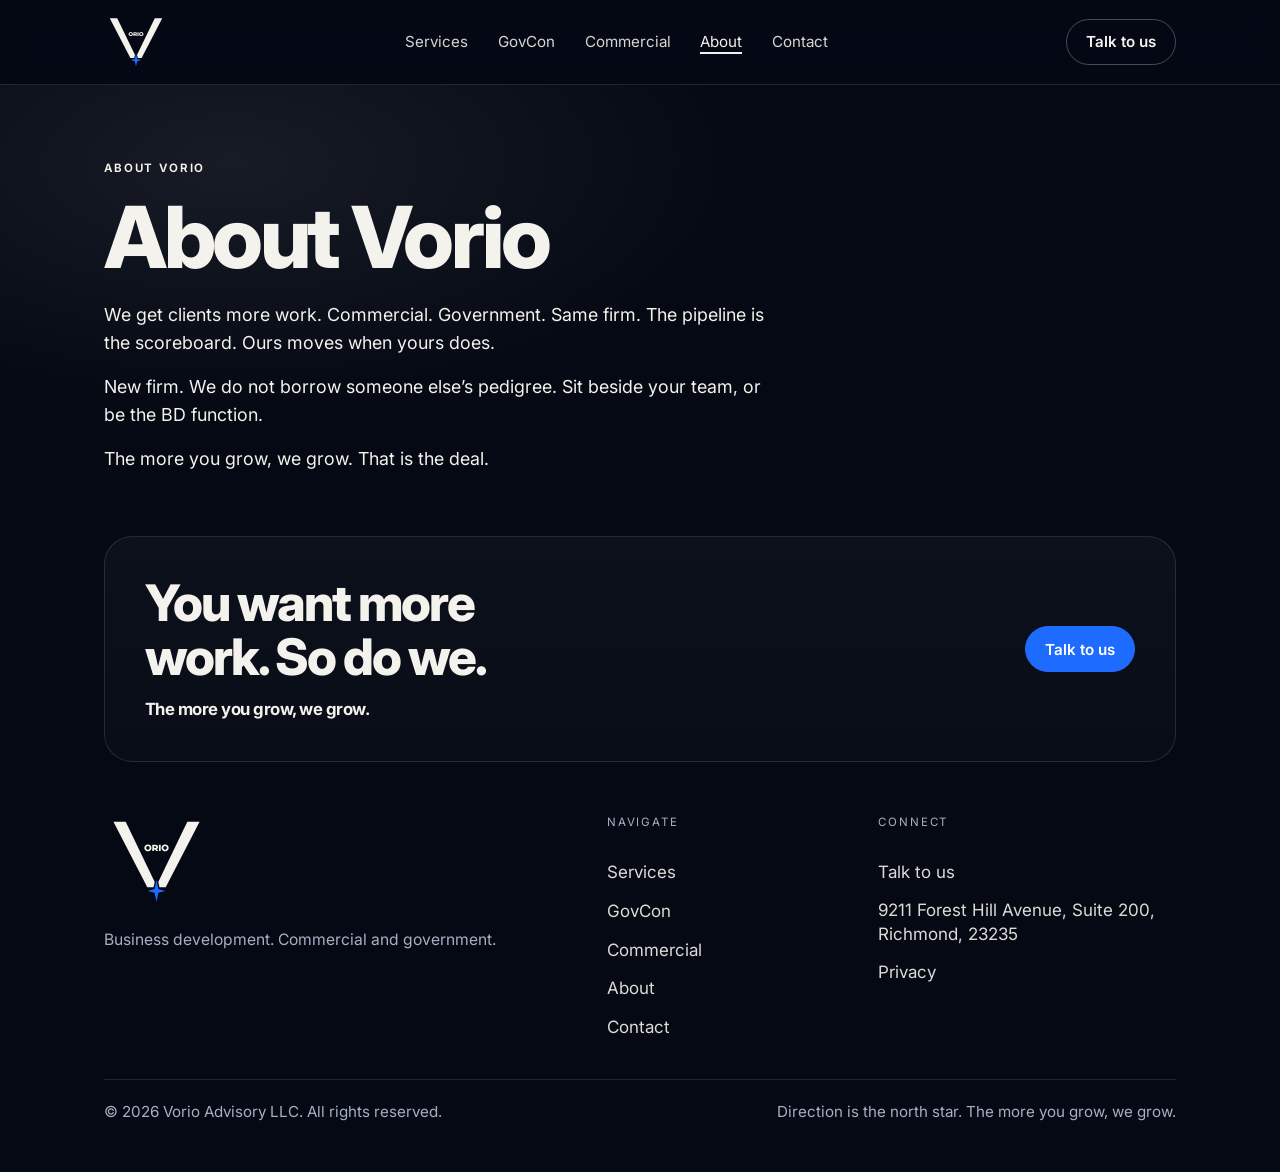
==== about.html @ bd6a121e "Apply color treatment B and lock the footer brand line Cream type for kickers, H1s, lockup line, and" ====
<!DOCTYPE html>
<html lang="en">
  <head>
    <meta charset="utf-8" />
    <meta name="viewport" content="width=device-width, initial-scale=1" />
    <title>About — Vorio Advisory</title>
    <meta name="description" content="We get clients more work. Commercial. Government. Same firm. The pipeline is the scoreboard." />
    <link rel="icon" href="assets/vorio-mark.svg" type="image/svg+xml" />
    <link rel="preconnect" href="https://fonts.googleapis.com" />
    <link rel="preconnect" href="https://fonts.gstatic.com" crossorigin />
    <link href="https://fonts.googleapis.com/css2?family=Inter:wght@400;500;600;700;800&display=swap" rel="stylesheet" />
    <link rel="stylesheet" href="assets/style.css" />
  </head>
  <body>
    <header class="nav">
      <div class="wrap nav-inner">
        <a class="brand" href="index.html" aria-label="Vorio home">
          <img src="assets/vorio-mark.svg" alt="Vorio" />
          <span>Vorio Advisory</span>
        </a>
        <button class="mobile-toggle" type="button" aria-label="Open menu"><span></span><span></span></button>
        <nav class="navlinks" aria-label="Primary" id="site-nav">
          <a href="services.html">Services</a>
          <a href="govcon.html">GovCon</a>
          <a href="commercial.html">Commercial</a>
          <a href="about.html" aria-current="page">About</a>
          <a href="contact.html">Contact</a>
          <a class="nav-talk" href="contact.html">Talk to us</a>
        </nav>
        <a class="btn btn-nav" href="contact.html">Talk to us</a>
      </div>
    </header>

    <main>
      <section class="page-hero">
        <div class="wrap">
          <p class="kicker">About Vorio</p>
          <h1>About Vorio</h1>
          <p class="pov">We get clients more work. Commercial. Government. Same firm. The pipeline is the scoreboard. Ours moves when yours does.</p>
          <p class="pov">New firm. We do not borrow someone else’s pedigree. Sit beside your team, or be the BD function.</p>
          <p class="pov">The more you grow, we grow. That is the deal.</p>
        </div>
      </section>
    </main>

    <footer class="footer">
      <div class="wrap">
        <div class="footer-cta">
          <div class="footer-cta-copy">
            <h2>You want more work. So do we.</h2>
            <p class="lockup">The more you grow, we grow.</p>
          </div>
          <a class="btn btn-primary" href="contact.html">Talk to us</a>
        </div>
        <div class="footer-grid">
          <div class="footer-brand">
            <img class="footer-mark" src="assets/vorio-mark.svg" alt="Vorio" />
            <p>Business development. Commercial and government.</p>
          </div>
          <div class="footer-col">
            <p class="footer-label">Navigate</p>
            <a href="services.html">Services</a>
            <a href="govcon.html">GovCon</a>
            <a href="commercial.html">Commercial</a>
            <a href="about.html">About</a>
            <a href="contact.html">Contact</a>
          </div>
          <div class="footer-col">
            <p class="footer-label">Connect</p>
            <a href="contact.html">Talk to us</a>
            <p class="footer-address">9211 Forest Hill Avenue, Suite 200, Richmond, 23235</p>
            <a href="privacy.html">Privacy</a>
          </div>
        </div>
        <div class="footer-bar">
          <p>© <span data-year>2026</span> Vorio Advisory LLC. All rights reserved.</p>
          <p>Direction is the north star. The more you grow, we grow.</p>
        </div>
      </div>
    </footer>
    <script src="assets/site.js"></script>
  </body>
</html>
---- assets/style.css ----
:root{
  --bg:#050914;
  --bg-2:#08101c;
  --ink:#F4F2EC;
  --muted:#a7b0c2;
  --blue:#1E6BFF;
  --line:rgba(244,242,236,.12);
  --panel:rgba(244,242,236,.045);
  --panel-2:rgba(8,14,28,.82);
  --max:1160px;
  --radius:999px;
  --pad:clamp(1.25rem,4.5vw,2.75rem);
  --nav-h:84px;
}
*{box-sizing:border-box}
html{
  scroll-behavior:smooth;
  color-scheme:dark;
  overflow-x:hidden;
  scroll-padding-top:var(--nav-h);
  -webkit-text-size-adjust:100%;
}
html,body{margin:0;padding:0;max-width:100%}
body{
  background:var(--bg);
  color:var(--ink);
  font-family:Inter,Helvetica,Arial,sans-serif;
  font-size:17px;
  line-height:1.6;
  min-height:100vh;
  overflow-x:hidden;
}
img,svg{max-width:100%;height:auto;display:block}
a{color:inherit;text-decoration:none}
button,input,select,textarea{font:inherit;color:inherit}
h1,h2,h3,p{margin:0}
h1,h2,h3{
  letter-spacing:-.04em;
  line-height:1.08;
  font-weight:800;
  overflow-wrap:break-word;
  word-wrap:break-word;
  max-width:100%;
}
h1{font-size:clamp(2.15rem,7.2vw,5.35rem)}
h2{font-size:clamp(1.55rem,4.2vw,3.15rem)}
h3{font-size:1.22rem;letter-spacing:-.03em;line-height:1.2}
.wrap{width:min(100%,var(--max));margin:0 auto;padding:0 var(--pad)}
.kicker{
  color:var(--ink);
  font-size:.72rem;
  font-weight:650;
  letter-spacing:.16em;
  text-transform:uppercase;
  margin:0 0 .9rem;
}
.accent{color:var(--ink)}
.lede{color:var(--muted);max-width:38rem;font-size:1.05rem}
.hero-body{color:var(--muted);max-width:40rem;margin:1rem 0 0;font-size:1.02rem}
.lockup{color:var(--ink);font-weight:700;letter-spacing:-.03em;margin:1.05rem 0 0;font-size:1.15rem}
.pov{color:var(--ink);max-width:38rem;font-size:1.12rem;line-height:1.55}
.muted{color:var(--muted)}
.muted a{text-decoration:underline;text-underline-offset:2px}
.muted a:hover,.muted a:focus-visible{color:#fff}

/* Nav */
.nav{
  position:sticky;top:0;z-index:20;
  background:rgba(5,9,20,.9);
  backdrop-filter:blur(16px);
  border-bottom:1px solid var(--line);
}
.nav-inner{
  position:relative;
  display:flex;
  align-items:center;
  gap:.75rem 1rem;
  min-height:var(--nav-h);
}
.brand{
  display:flex;
  align-items:center;
  gap:.65rem;
  flex:0 1 auto;
  min-width:0;
}
.brand img{
  height:58px;
  width:auto;
  max-width:min(72px,22vw);
  object-fit:contain;
  border-radius:0;
}
.brand span{display:none}
.navlinks{
  display:flex;
  justify-content:center;
  align-items:center;
  gap:1.85rem;
  flex:1 1 auto;
  min-width:0;
}
.navlinks a{
  color:var(--ink);
  font-size:.95rem;
  opacity:.88;
}
.navlinks a:hover,
.navlinks a:focus-visible,
.navlinks a[aria-current="page"]{opacity:1;color:#fff}
.navlinks a[aria-current="page"]{box-shadow:inset 0 -2px 0 var(--ink);color:var(--ink)}
.nav-talk{display:none}
.mobile-toggle{
  display:none;
  width:44px;height:44px;
  min-width:44px;min-height:44px;
  border:1px solid var(--line);
  border-radius:var(--radius);
  background:transparent;
  cursor:pointer;
  padding:0;
  align-items:center;
  justify-content:center;
  flex-direction:column;
  gap:5px;
  margin-left:auto;
}
.mobile-toggle span{
  display:block;width:16px;height:1.5px;background:var(--ink);
}

/* Buttons */
.btn{
  display:inline-flex;
  align-items:center;
  justify-content:center;
  gap:.4rem;
  border-radius:var(--radius);
  padding:.88rem 1.2rem;
  min-height:44px;
  font-size:.95rem;
  font-weight:600;
  line-height:1;
  border:1px solid transparent;
  cursor:pointer;
  white-space:nowrap;
  max-width:100%;
  transition:background .2s,border-color .2s,color .2s;
}
.btn-primary{background:var(--blue);color:#fff;border-color:var(--blue)}
.btn-primary:hover,.btn-primary:focus-visible{filter:brightness(1.08)}
.btn-ghost,.btn-nav{
  background:transparent;
  color:var(--ink);
  border-color:rgba(244,242,236,.28);
}
.btn-ghost:hover,.btn-nav:hover,
.btn-ghost:focus-visible,.btn-nav:focus-visible{border-color:#fff;color:#fff}
.btn-nav{flex:0 0 auto}
.actions{display:flex;flex-wrap:wrap;gap:.8rem;margin-top:1.8rem}

/* Hero */
.hero{
  position:relative;
  isolation:isolate;
}
.hero-bg{
  position:absolute;inset:0;pointer-events:none;z-index:0;overflow:hidden;
}
.hero-bg img{
  width:100%;height:100%;object-fit:cover;object-position:70% 42%;
  opacity:.95;
}
.hero-grid{
  position:relative;z-index:1;
  display:grid;
  grid-template-columns:minmax(0,1.05fr) minmax(0,.95fr);
  align-items:center;
  gap:2rem 1.5rem;
  min-height:calc(100svh - var(--nav-h));
  padding:2.4rem 0 4.2rem;
}
.hero-copy,.hero-art{min-width:0}
.hero-copy h1{margin:0 0 1.15rem}
.hero-art{
  position:relative;
  display:flex;
  flex-direction:column;
  justify-content:center;
  align-items:center;
  min-height:0;
}
.hero-art img{
  width:min(420px,100%);
  height:auto;
  object-fit:contain;
  filter:drop-shadow(0 30px 70px rgba(5,9,20,.55));
  border-radius:0;
  background:transparent;
}
.art-card{
  position:absolute;
  right:0;bottom:6%;
  width:min(250px,86%);
  padding:1rem 1.05rem 1.05rem;
  background:var(--panel-2);
  border:1px solid var(--line);
  border-radius:16px;
  backdrop-filter:blur(10px);
}
.art-card strong{
  display:block;
  font-size:.78rem;
  letter-spacing:.08em;
  margin-bottom:.45rem;
}
.art-card p{color:var(--muted);font-size:.86rem;line-height:1.45}

/* Sections */
.section{padding:4.4rem 0}
.section-head{
  display:grid;
  grid-template-columns:minmax(0,1.15fr) minmax(0,.85fr);
  gap:1.4rem 2.5rem;
  align-items:end;
  margin-bottom:2.4rem;
}
.section-head p:last-child{color:var(--muted)}
.split{
  display:grid;
  grid-template-columns:minmax(0,1fr) minmax(0,1fr);
  gap:0;
  border-top:1px solid var(--line);
  border-bottom:1px solid var(--line);
}
.split > *{padding:2.2rem 0;min-width:0}
.split > :first-child{padding-right:2.6rem;border-right:1px solid var(--line)}
.split > :last-child{padding-left:2.6rem}
.split h3{margin:0 0 .7rem}
.split p{color:var(--muted)}
.split .text-link{display:inline-block;margin-top:1.2rem;color:var(--ink)}
.split .text-link:hover,.split .text-link:focus-visible{color:#fff}
.facts{list-style:none;margin:1.15rem 0 0;padding:0;display:grid;gap:.85rem}
.facts li{color:var(--muted);font-size:.95rem}
.facts strong{display:block;color:var(--ink);font-size:.82rem;letter-spacing:.08em;text-transform:uppercase;font-weight:650;margin:0 0 .2rem}

.cards{
  display:grid;
  grid-template-columns:repeat(3,minmax(0,1fr));
  gap:1rem;
}
.card{
  background:var(--panel);
  border:1px solid var(--line);
  border-radius:22px;
  padding:1.35rem 1.3rem 1.4rem;
  min-width:0;
}
.card h3{margin:0 0 .55rem}
.card p{color:var(--muted);font-size:.98rem}
.stack{
  display:grid;
  grid-template-columns:repeat(3,minmax(0,1fr));
  gap:1rem;
}
.bands{
  display:grid;
  grid-template-columns:repeat(3,minmax(0,1fr));
  margin:0;
  border:1px solid var(--line);
  border-radius:22px;
  overflow:hidden;
  background:var(--panel);
}
.band{padding:1.45rem 1.35rem 1.5rem;border-left:1px solid var(--line);min-width:0}
.band:first-child{border-left:0}
.band h3{
  margin:0 0 .65rem;
  font-size:.78rem;
  letter-spacing:.14em;
  text-transform:uppercase;
  color:var(--ink);
  font-weight:650;
  line-height:1.3;
}
.band p{color:var(--muted);font-size:.98rem}

.lifecycle{padding-top:1rem;overflow:hidden}
.lifecycle-svg{width:100%;height:auto;margin:1.4rem 0 0}
.lifecycle-rail{
  display:none;
  list-style:none;
  margin:1.4rem 0 0;
  padding:0;
}

.cycle-list{display:grid;gap:0;margin-top:.4rem}
.cycle-item{
  display:grid;
  grid-template-columns:8rem minmax(0,1fr);
  gap:1rem;
  padding:1.35rem 0;
  border-top:1px solid var(--line);
}
.cycle-item:last-child{border-bottom:1px solid var(--line)}
.cycle-item .num{
  color:var(--ink);
  font-size:.78rem;
  font-weight:650;
  letter-spacing:.14em;
  padding-top:.2rem;
}
.cycle-item h3{margin:0 0 .35rem}
.cycle-item p{color:var(--muted)}

/* Inner page hero */
.page-hero{
  padding:clamp(2.4rem,6vw,4.6rem) 0 2.8rem;
  background:radial-gradient(900px 420px at 18% 18%,rgba(244,242,236,.08),transparent 58%);
}
.page-hero h1{max-width:min(16ch,100%);margin:0 0 1.1rem}
.page-hero .lede{max-width:42rem}
.page-hero .pov{margin-top:.15rem;max-width:42rem}
.pov + .pov{margin-top:1rem}
.motion-map{color:var(--muted);margin:-.4rem 0 2.2rem;max-width:40rem}
.page-hero .actions{margin-top:1.6rem}
.next-step{max-width:40rem}
.next-step strong{display:block;margin:0 0 .35rem}

/* Form */
.form-grid{
  display:grid;
  grid-template-columns:minmax(0,1fr) minmax(0,1fr);
  gap:1rem 1.1rem;
  margin-top:1.8rem;
  max-width:40rem;
}
.field{display:flex;flex-direction:column;gap:.4rem;min-width:0}
.field.full{grid-column:1/-1}
.field span{font-size:.86rem;color:var(--muted)}
.field input,.field select,.field textarea{
  width:100%;
  max-width:100%;
  background:transparent;
  border:1px solid var(--line);
  border-radius:14px;
  padding:.85rem .95rem;
  min-height:44px;
  outline:none;
}
.field textarea{min-height:9rem;resize:vertical}
.field textarea.short{min-height:5.2rem}
.field input:focus,.field select:focus,.field textarea:focus{border-color:var(--ink)}
.form-micro{color:var(--muted);font-size:.82rem;line-height:1.45;margin:.2rem 0 0}
.form-status{margin:.85rem 0 0;color:var(--ink);font-size:.95rem}
.form-actions{margin-top:.4rem}
.direct{margin-top:2.8rem;max-width:40rem}
.direct .kicker{margin-bottom:.45rem}
.direct address{font-style:normal;color:var(--ink);line-height:1.45}

/* Footer */
.footer{padding:1.2rem 0 1.6rem}
.footer-cta{
  display:flex;
  justify-content:space-between;
  align-items:center;
  gap:2rem;
  padding:2.4rem 2.5rem;
  border:1px solid var(--line);
  border-radius:28px;
  background:linear-gradient(180deg,rgba(244,242,236,.035),rgba(244,242,236,.02));
  margin-bottom:3.2rem;
}
.footer-cta-copy{max-width:22rem;min-width:0}
.footer-cta-copy h2{max-width:none}
.footer-cta .lockup{margin-top:.7rem;font-size:1.05rem}
.footer-grid{
  display:grid;
  grid-template-columns:minmax(0,1.4fr) minmax(0,.7fr) minmax(0,.9fr);
  gap:2rem 2.5rem;
  padding-bottom:2.4rem;
}
.footer-mark{height:96px;width:auto;max-width:min(120px,100%);object-fit:contain;margin:0 0 1.1rem}
.footer-brand p{color:var(--muted);max-width:26rem;font-size:.98rem}
.footer-label{
  color:var(--muted);
  font-size:.72rem;
  letter-spacing:.16em;
  text-transform:uppercase;
  margin:0 0 1rem;
}
.footer-col{display:flex;flex-direction:column;gap:.72rem;min-width:0}
.footer-col a{
  color:var(--ink);
  opacity:.9;
}
.footer-col a:hover,.footer-col a:focus-visible{color:#fff;opacity:1}
.footer-address{margin:0;color:var(--ink);opacity:.9;line-height:1.45;overflow-wrap:break-word}
.footer-bar{
  display:flex;
  justify-content:space-between;
  gap:1rem;
  padding:1.2rem 0 1.4rem;
  border-top:1px solid var(--line);
  color:var(--muted);
  font-size:.95rem;
}

.reveal{opacity:0;transform:translateY(18px);transition:opacity .7s ease,transform .7s ease}
.reveal.in{opacity:1;transform:none}

@media (max-width:1024px){
  .navlinks{gap:1.15rem}
  .hero-grid{min-height:0;padding:2.2rem 0 3.4rem}
}

@media (max-width:900px){
  :root{--nav-h:76px}
  .nav-inner{min-height:var(--nav-h);flex-wrap:wrap}
  .navlinks{
    display:none;
    flex:1 1 100%;
    order:5;
    flex-direction:column;
    align-items:stretch;
    justify-content:flex-start;
    padding:0 0 1rem;
    gap:0;
    background:rgba(5,9,20,.97);
  }
  .navlinks.open{display:flex}
  .navlinks a{
    min-height:44px;
    display:flex;
    align-items:center;
    padding:.35rem 0;
    box-shadow:none;
  }
  .navlinks a[aria-current="page"]{box-shadow:inset 3px 0 0 var(--ink);padding-left:.7rem}
  .nav-talk{
    display:inline-flex;
    align-items:center;
    justify-content:center;
    margin-top:.65rem;
    min-height:44px;
    padding:.88rem 1.2rem;
    border:1px solid rgba(244,242,236,.28);
    border-radius:var(--radius);
    font-weight:600;
    opacity:1;
    width:fit-content;
  }
  .mobile-toggle{display:flex}
  .hero-grid,.section-head,.split,.stack,.bands,.form-grid,.footer-grid,.footer-bar{
    grid-template-columns:1fr;
  }
  .cards{grid-template-columns:minmax(0,1fr) minmax(0,1fr)}
  .hero-grid{min-height:0;padding:2rem 0 3.2rem}
  .split > :first-child{padding-right:0;padding-bottom:1.8rem;border-right:0;border-bottom:1px solid var(--line)}
  .split > :last-child{padding-left:0;padding-top:1.8rem}
  .footer-cta{align-items:flex-start;flex-direction:column;padding:1.6rem}
  .footer-cta-copy{max-width:none}
  .art-card{position:relative;right:auto;bottom:auto;margin-top:1.2rem;width:min(280px,100%)}
  .band{border-left:0;border-top:1px solid var(--line)}
  .band:first-child{border-top:0}
  .cycle-item{grid-template-columns:7.2rem minmax(0,1fr)}
  .lifecycle-svg{display:none}
  .lifecycle-rail{
    display:flex;
    flex-direction:column;
    gap:0;
    position:relative;
    padding-left:0;
  }
  .lifecycle-rail::before{
    content:"";
    position:absolute;
    left:17px;top:18px;bottom:18px;
    width:1.5px;
    background:rgba(244,242,236,.18);
  }
  .lifecycle-rail li{
    display:grid;
    grid-template-columns:36px minmax(0,1fr);
    align-items:center;
    gap:.9rem 1rem;
    padding:.7rem 0;
    position:relative;
    z-index:1;
  }
  .lifecycle-node{
    width:36px;height:36px;
    border:1.6px solid var(--ink);
    border-radius:50%;
    background:var(--bg);
    box-shadow:inset 0 0 0 11px var(--bg),inset 0 0 0 16px var(--ink);
  }
  .lifecycle-copy{display:flex;flex-direction:column;gap:.15rem;min-width:0}
  .lifecycle-copy .num{
    color:var(--ink);
    font-size:.72rem;
    font-weight:600;
    letter-spacing:.16em;
  }
  .lifecycle-copy .label{
    color:var(--ink);
    font-size:.95rem;
    font-weight:700;
    letter-spacing:.16em;
  }
  .footer-col a{
    min-height:44px;
    display:inline-flex;
    align-items:center;
  }
}

@media (max-width:640px){
  body{font-size:16px}
  .btn-nav{display:none}
  .nav-inner{flex-wrap:wrap}
  .cards,.stack,.bands{grid-template-columns:1fr}
  .cycle-item{grid-template-columns:minmax(0,1fr);gap:.35rem}
  .footer-mark{height:72px}
  .footer-bar{font-size:1rem;flex-direction:column}
  .footer-col a{font-size:1rem}
  .brand img{height:48px;max-width:min(64px,28vw)}
  .hero-art img{width:min(280px,100%)}
  .section{padding:3.2rem 0}
  .form-grid{grid-template-columns:1fr}
  .field input,.field select{font-size:16px}
}
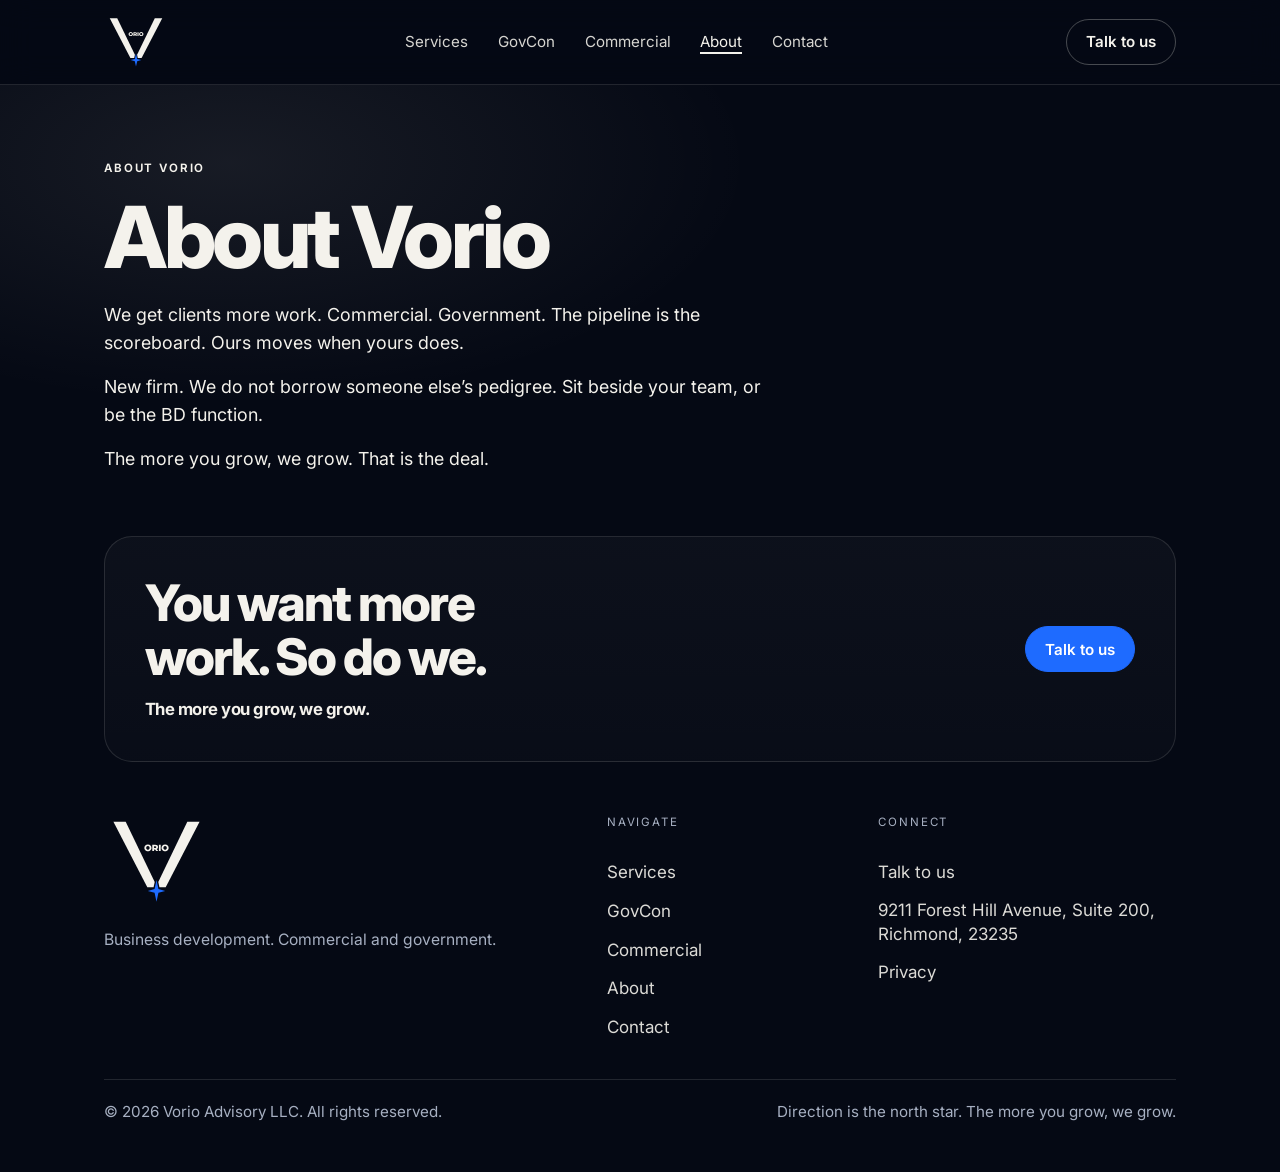
==== commit ac9bc56f: "Add week-1 SEO: robots, sitemap, canonicals, Copy titles, JSON-LD Ship crawl files and Copy's title/" ====
--- a/about.html
+++ b/about.html
@@ -3,8 +3,31 @@
   <head>
     <meta charset="utf-8" />
     <meta name="viewport" content="width=device-width, initial-scale=1" />
-    <title>About — Vorio Advisory</title>
-    <meta name="description" content="We get clients more work. Commercial. Government. Same firm. The pipeline is the scoreboard." />
+    <title>About Vorio | Vorio Advisory</title>
+    <meta name="description" content="We get clients more work. Commercial. Government. The more you grow, we grow. New firm. No borrowed pedigree." />
+    <link rel="canonical" href="https://vorioadvisory.com/about" />
+    <meta property="og:type" content="website" />
+    <meta property="og:url" content="https://vorioadvisory.com/about" />
+    <meta property="og:title" content="About Vorio | Vorio Advisory" />
+    <meta property="og:description" content="We get clients more work. Commercial. Government. The more you grow, we grow. New firm. No borrowed pedigree." />
+    <meta property="og:image" content="https://vorioadvisory.com/assets/vorio-mark.svg" />
+    <script type="application/ld+json">
+      {
+        "@context": "https://schema.org",
+        "@type": "ProfessionalService",
+        "name": "Vorio Advisory",
+        "url": "https://vorioadvisory.com/",
+        "logo": "https://vorioadvisory.com/assets/vorio-mark.svg",
+        "address": {
+          "@type": "PostalAddress",
+          "streetAddress": "9211 Forest Hill Avenue, Suite 200",
+          "addressLocality": "Richmond",
+          "addressRegion": "VA",
+          "postalCode": "23235",
+          "addressCountry": "US"
+        }
+      }
+    </script>
     <link rel="icon" href="assets/vorio-mark.svg" type="image/svg+xml" />
     <link rel="preconnect" href="https://fonts.googleapis.com" />
     <link rel="preconnect" href="https://fonts.gstatic.com" crossorigin />
@@ -36,7 +59,7 @@
         <div class="wrap">
           <p class="kicker">About Vorio</p>
           <h1>About Vorio</h1>
-          <p class="pov">We get clients more work. Commercial. Government. Same firm. The pipeline is the scoreboard. Ours moves when yours does.</p>
+          <p class="pov">We get clients more work. Commercial. Government. The pipeline is the scoreboard. Ours moves when yours does.</p>
           <p class="pov">New firm. We do not borrow someone else’s pedigree. Sit beside your team, or be the BD function.</p>
           <p class="pov">The more you grow, we grow. That is the deal.</p>
         </div>
--- a/assets/style.css
+++ b/assets/style.css
@@ -127,6 +127,14 @@
 }
 .mobile-toggle span{
   display:block;width:16px;height:1.5px;background:var(--ink);
+  transition:transform .2s ease;
+  transform-origin:center;
+}
+.mobile-toggle[aria-expanded="true"] span:first-child{
+  transform:translateY(3.25px) rotate(45deg);
+}
+.mobile-toggle[aria-expanded="true"] span:last-child{
+  transform:translateY(-3.25px) rotate(-45deg);
 }
 
 /* Buttons */
@@ -416,18 +424,34 @@
 
 @media (max-width:900px){
   :root{--nav-h:76px}
-  .nav-inner{min-height:var(--nav-h);flex-wrap:wrap}
+  .nav{
+    backdrop-filter:none;
+    background:#0B1D36;
+  }
+  .nav-inner{min-height:var(--nav-h);flex-wrap:nowrap}
   .navlinks{
     display:none;
-    flex:1 1 100%;
-    order:5;
+    position:fixed;
+    top:var(--nav-h);
+    left:0;
+    right:0;
+    bottom:0;
+    z-index:25;
+    width:100%;
+    height:calc(100svh - var(--nav-h));
+    margin:0;
+    flex:none;
+    order:0;
     flex-direction:column;
     align-items:stretch;
     justify-content:flex-start;
-    padding:0 0 1rem;
+    padding:1.5rem var(--pad) 2rem;
     gap:0;
-    background:rgba(5,9,20,.97);
-  }
+    background:#0B1D36;
+    overflow-y:auto;
+    -webkit-overflow-scrolling:touch;
+  }
+  body.nav-open{overflow:hidden}
   .navlinks.open{display:flex}
   .navlinks a{
     min-height:44px;
@@ -450,7 +474,8 @@
     opacity:1;
     width:fit-content;
   }
-  .mobile-toggle{display:flex}
+  .mobile-toggle{display:flex;margin-left:auto;z-index:26}
+  .btn-nav{margin-left:1.5rem}
   .hero-grid,.section-head,.split,.stack,.bands,.form-grid,.footer-grid,.footer-bar{
     grid-template-columns:1fr;
   }
@@ -517,7 +542,7 @@
 
 @media (max-width:640px){
   body{font-size:16px}
-  .btn-nav{display:none}
+  .btn-nav{display:none;margin-left:0}
   .nav-inner{flex-wrap:wrap}
   .cards,.stack,.bands{grid-template-columns:1fr}
   .cycle-item{grid-template-columns:minmax(0,1fr);gap:.35rem}
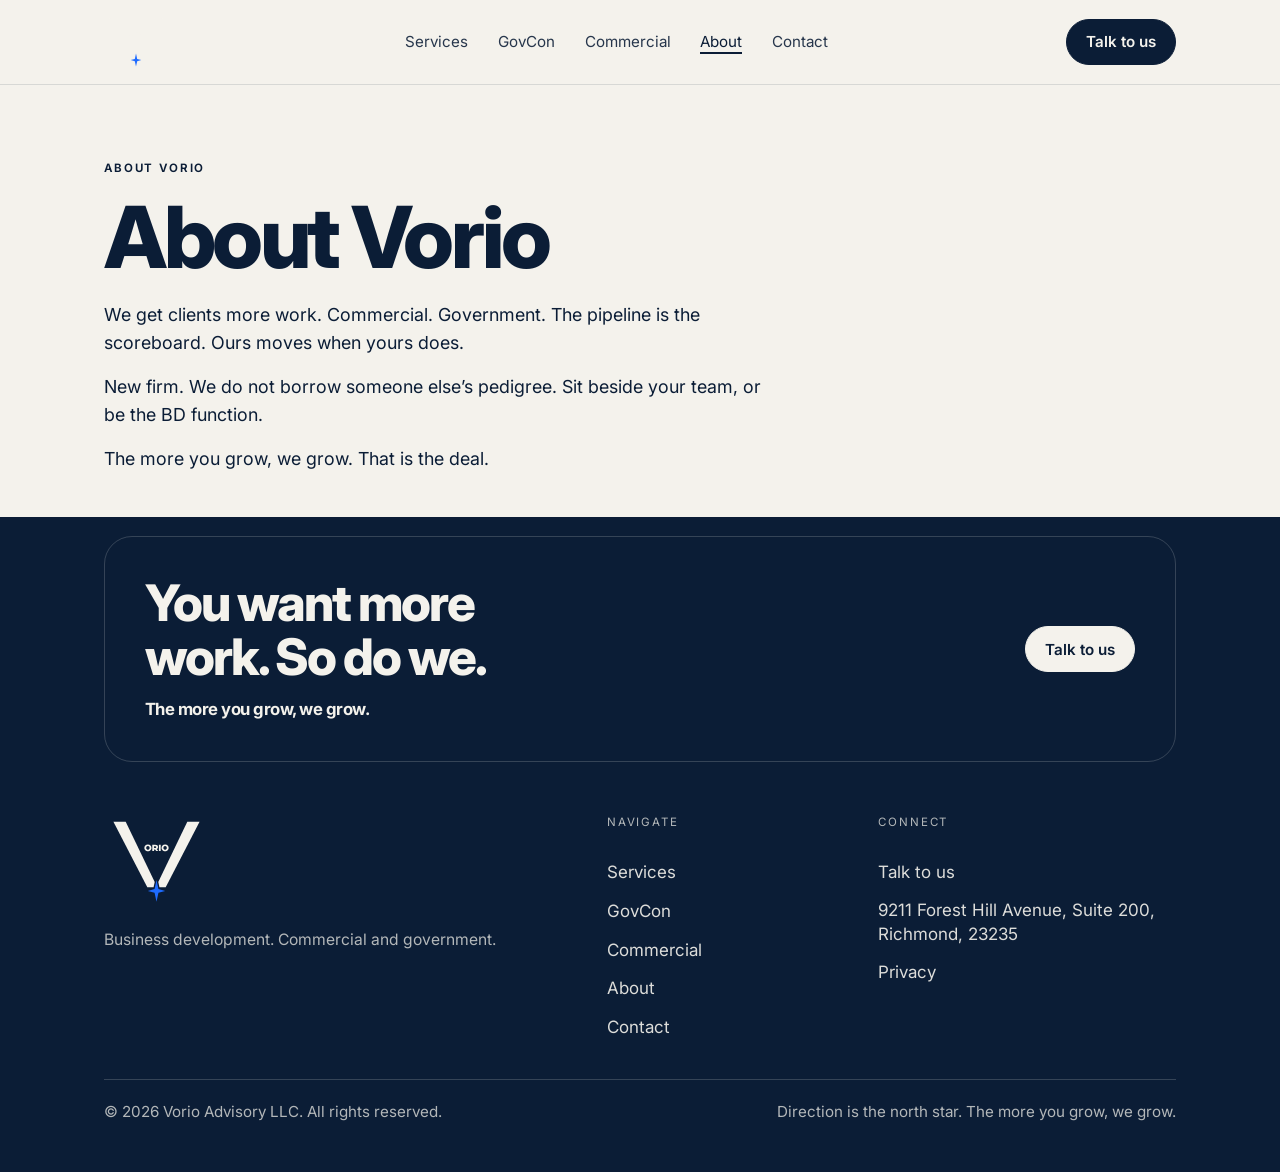
==== commit 36835bc0: "Apply PAPER treatment: cream paper, navy type Invert the dark glass theme to cream #F4F2EC with navy" ====
--- a/about.html
+++ b/about.html
@@ -3,14 +3,13 @@
   <head>
     <meta charset="utf-8" />
     <meta name="viewport" content="width=device-width, initial-scale=1" />
-    <title>About Vorio | Vorio Advisory</title>
-    <meta name="description" content="We get clients more work. Commercial. Government. The more you grow, we grow. New firm. No borrowed pedigree." />
+    <title>About Vorio Advisory | Commercial &amp; GovCon BD</title>
+    <meta name="description" content="We get clients more work. Commercial. Government. New firm. Sit beside your team, or be the BD function. Pipeline is the scoreboard." />
     <link rel="canonical" href="https://vorioadvisory.com/about" />
     <meta property="og:type" content="website" />
     <meta property="og:url" content="https://vorioadvisory.com/about" />
-    <meta property="og:title" content="About Vorio | Vorio Advisory" />
-    <meta property="og:description" content="We get clients more work. Commercial. Government. The more you grow, we grow. New firm. No borrowed pedigree." />
-    <meta property="og:image" content="https://vorioadvisory.com/assets/vorio-mark.svg" />
+    <meta property="og:title" content="About Vorio Advisory | Commercial &amp; GovCon BD" />
+    <meta property="og:description" content="We get clients more work. Commercial. Government. New firm. Sit beside your team, or be the BD function. Pipeline is the scoreboard." />
     <script type="application/ld+json">
       {
         "@context": "https://schema.org",
@@ -37,20 +36,20 @@
   <body>
     <header class="nav">
       <div class="wrap nav-inner">
-        <a class="brand" href="index.html" aria-label="Vorio home">
+        <a class="brand" href="/" aria-label="Vorio home">
           <img src="assets/vorio-mark.svg" alt="Vorio" />
           <span>Vorio Advisory</span>
         </a>
         <button class="mobile-toggle" type="button" aria-label="Open menu"><span></span><span></span></button>
         <nav class="navlinks" aria-label="Primary" id="site-nav">
-          <a href="services.html">Services</a>
-          <a href="govcon.html">GovCon</a>
-          <a href="commercial.html">Commercial</a>
-          <a href="about.html" aria-current="page">About</a>
-          <a href="contact.html">Contact</a>
-          <a class="nav-talk" href="contact.html">Talk to us</a>
+          <a href="/services">Services</a>
+          <a href="/govcon">GovCon</a>
+          <a href="/commercial">Commercial</a>
+          <a href="/about" aria-current="page">About</a>
+          <a href="/contact">Contact</a>
+          <a class="nav-talk" href="/contact">Talk to us</a>
         </nav>
-        <a class="btn btn-nav" href="contact.html">Talk to us</a>
+        <a class="btn btn-nav" href="/contact">Talk to us</a>
       </div>
     </header>
 
@@ -73,26 +72,26 @@
             <h2>You want more work. So do we.</h2>
             <p class="lockup">The more you grow, we grow.</p>
           </div>
-          <a class="btn btn-primary" href="contact.html">Talk to us</a>
+          <a class="btn btn-primary" href="/contact">Talk to us</a>
         </div>
         <div class="footer-grid">
           <div class="footer-brand">
-            <img class="footer-mark" src="assets/vorio-mark.svg" alt="Vorio" />
+            <img class="footer-mark" src="assets/vorio-mark-on-navy.svg" alt="Vorio" />
             <p>Business development. Commercial and government.</p>
           </div>
           <div class="footer-col">
             <p class="footer-label">Navigate</p>
-            <a href="services.html">Services</a>
-            <a href="govcon.html">GovCon</a>
-            <a href="commercial.html">Commercial</a>
-            <a href="about.html">About</a>
-            <a href="contact.html">Contact</a>
+            <a href="/services">Services</a>
+            <a href="/govcon">GovCon</a>
+            <a href="/commercial">Commercial</a>
+            <a href="/about">About</a>
+            <a href="/contact">Contact</a>
           </div>
           <div class="footer-col">
             <p class="footer-label">Connect</p>
-            <a href="contact.html">Talk to us</a>
+            <a href="/contact">Talk to us</a>
             <p class="footer-address">9211 Forest Hill Avenue, Suite 200, Richmond, 23235</p>
-            <a href="privacy.html">Privacy</a>
+            <a href="/privacy">Privacy</a>
           </div>
         </div>
         <div class="footer-bar">
--- a/assets/style.css
+++ b/assets/style.css
@@ -1,12 +1,12 @@
 :root{
-  --bg:#050914;
-  --bg-2:#08101c;
-  --ink:#F4F2EC;
-  --muted:#a7b0c2;
-  --blue:#1E6BFF;
-  --line:rgba(244,242,236,.12);
-  --panel:rgba(244,242,236,.045);
-  --panel-2:rgba(8,14,28,.82);
+  --bg:#F4F2EC;
+  --bg-2:#F4F2EC;
+  --ink:#0B1D36;
+  --muted:#3E4C5E;
+  --star:#1E6BFF;
+  --line:rgba(11,29,54,.12);
+  --panel:transparent;
+  --panel-2:transparent;
   --max:1160px;
   --radius:999px;
   --pad:clamp(1.25rem,4.5vw,2.75rem);
@@ -15,7 +15,7 @@
 *{box-sizing:border-box}
 html{
   scroll-behavior:smooth;
-  color-scheme:dark;
+  color-scheme:light;
   overflow-x:hidden;
   scroll-padding-top:var(--nav-h);
   -webkit-text-size-adjust:100%;
@@ -61,13 +61,12 @@
 .pov{color:var(--ink);max-width:38rem;font-size:1.12rem;line-height:1.55}
 .muted{color:var(--muted)}
 .muted a{text-decoration:underline;text-underline-offset:2px}
-.muted a:hover,.muted a:focus-visible{color:#fff}
+.muted a:hover,.muted a:focus-visible{color:var(--ink)}
 
 /* Nav */
 .nav{
   position:sticky;top:0;z-index:20;
-  background:rgba(5,9,20,.9);
-  backdrop-filter:blur(16px);
+  background:var(--bg);
   border-bottom:1px solid var(--line);
 }
 .nav-inner{
@@ -107,7 +106,7 @@
 }
 .navlinks a:hover,
 .navlinks a:focus-visible,
-.navlinks a[aria-current="page"]{opacity:1;color:#fff}
+.navlinks a[aria-current="page"]{opacity:1;color:var(--ink)}
 .navlinks a[aria-current="page"]{box-shadow:inset 0 -2px 0 var(--ink);color:var(--ink)}
 .nav-talk{display:none}
 .mobile-toggle{
@@ -155,15 +154,19 @@
   max-width:100%;
   transition:background .2s,border-color .2s,color .2s;
 }
-.btn-primary{background:var(--blue);color:#fff;border-color:var(--blue)}
-.btn-primary:hover,.btn-primary:focus-visible{filter:brightness(1.08)}
-.btn-ghost,.btn-nav{
+.btn-primary,.btn-nav{
+  background:var(--ink);
+  color:var(--bg);
+  border-color:var(--ink);
+}
+.btn-primary:hover,.btn-primary:focus-visible,
+.btn-nav:hover,.btn-nav:focus-visible{filter:brightness(1.12)}
+.btn-ghost{
   background:transparent;
   color:var(--ink);
-  border-color:rgba(244,242,236,.28);
-}
-.btn-ghost:hover,.btn-nav:hover,
-.btn-ghost:focus-visible,.btn-nav:focus-visible{border-color:#fff;color:#fff}
+  border-color:rgba(11,29,54,.28);
+}
+.btn-ghost:hover,.btn-ghost:focus-visible{border-color:var(--ink);color:var(--ink)}
 .btn-nav{flex:0 0 auto}
 .actions{display:flex;flex-wrap:wrap;gap:.8rem;margin-top:1.8rem}
 
@@ -202,7 +205,7 @@
   width:min(420px,100%);
   height:auto;
   object-fit:contain;
-  filter:drop-shadow(0 30px 70px rgba(5,9,20,.55));
+  filter:drop-shadow(0 18px 40px rgba(11,29,54,.08));
   border-radius:0;
   background:transparent;
 }
@@ -211,10 +214,9 @@
   right:0;bottom:6%;
   width:min(250px,86%);
   padding:1rem 1.05rem 1.05rem;
-  background:var(--panel-2);
+  background:var(--bg);
   border:1px solid var(--line);
   border-radius:16px;
-  backdrop-filter:blur(10px);
 }
 .art-card strong{
   display:block;
@@ -247,7 +249,7 @@
 .split h3{margin:0 0 .7rem}
 .split p{color:var(--muted)}
 .split .text-link{display:inline-block;margin-top:1.2rem;color:var(--ink)}
-.split .text-link:hover,.split .text-link:focus-visible{color:#fff}
+.split .text-link:hover,.split .text-link:focus-visible{color:var(--ink);text-decoration:underline;text-underline-offset:3px}
 .facts{list-style:none;margin:1.15rem 0 0;padding:0;display:grid;gap:.85rem}
 .facts li{color:var(--muted);font-size:.95rem}
 .facts strong{display:block;color:var(--ink);font-size:.82rem;letter-spacing:.08em;text-transform:uppercase;font-weight:650;margin:0 0 .2rem}
@@ -324,7 +326,7 @@
 /* Inner page hero */
 .page-hero{
   padding:clamp(2.4rem,6vw,4.6rem) 0 2.8rem;
-  background:radial-gradient(900px 420px at 18% 18%,rgba(244,242,236,.08),transparent 58%);
+  background:transparent;
 }
 .page-hero h1{max-width:min(16ch,100%);margin:0 0 1.1rem}
 .page-hero .lede{max-width:42rem}
@@ -349,12 +351,13 @@
 .field input,.field select,.field textarea{
   width:100%;
   max-width:100%;
-  background:transparent;
+  background:var(--bg);
   border:1px solid var(--line);
   border-radius:14px;
   padding:.85rem .95rem;
   min-height:44px;
   outline:none;
+  color:var(--ink);
 }
 .field textarea{min-height:9rem;resize:vertical}
 .field textarea.short{min-height:5.2rem}
@@ -366,22 +369,32 @@
 .direct .kicker{margin-bottom:.45rem}
 .direct address{font-style:normal;color:var(--ink);line-height:1.45}
 
-/* Footer */
-.footer{padding:1.2rem 0 1.6rem}
+/* Footer: reverse ink band — navy field, cream type */
+.footer{
+  padding:1.2rem 0 1.6rem;
+  background:var(--ink);
+  color:var(--bg);
+}
 .footer-cta{
   display:flex;
   justify-content:space-between;
   align-items:center;
   gap:2rem;
   padding:2.4rem 2.5rem;
-  border:1px solid var(--line);
+  border:1px solid rgba(244,242,236,.18);
   border-radius:28px;
-  background:linear-gradient(180deg,rgba(244,242,236,.035),rgba(244,242,236,.02));
+  background:transparent;
   margin-bottom:3.2rem;
 }
 .footer-cta-copy{max-width:22rem;min-width:0}
-.footer-cta-copy h2{max-width:none}
-.footer-cta .lockup{margin-top:.7rem;font-size:1.05rem}
+.footer-cta-copy h2{max-width:none;color:var(--bg)}
+.footer-cta .lockup{margin-top:.7rem;font-size:1.05rem;color:var(--bg)}
+.footer .btn-primary{
+  background:var(--bg);
+  color:var(--ink);
+  border-color:var(--bg);
+}
+.footer .btn-primary:hover,.footer .btn-primary:focus-visible{filter:brightness(.97)}
 .footer-grid{
   display:grid;
   grid-template-columns:minmax(0,1.4fr) minmax(0,.7fr) minmax(0,.9fr);
@@ -389,9 +402,9 @@
   padding-bottom:2.4rem;
 }
 .footer-mark{height:96px;width:auto;max-width:min(120px,100%);object-fit:contain;margin:0 0 1.1rem}
-.footer-brand p{color:var(--muted);max-width:26rem;font-size:.98rem}
+.footer-brand p{color:rgba(244,242,236,.72);max-width:26rem;font-size:.98rem}
 .footer-label{
-  color:var(--muted);
+  color:rgba(244,242,236,.72);
   font-size:.72rem;
   letter-spacing:.16em;
   text-transform:uppercase;
@@ -399,18 +412,18 @@
 }
 .footer-col{display:flex;flex-direction:column;gap:.72rem;min-width:0}
 .footer-col a{
-  color:var(--ink);
+  color:var(--bg);
   opacity:.9;
 }
-.footer-col a:hover,.footer-col a:focus-visible{color:#fff;opacity:1}
-.footer-address{margin:0;color:var(--ink);opacity:.9;line-height:1.45;overflow-wrap:break-word}
+.footer-col a:hover,.footer-col a:focus-visible{color:var(--bg);opacity:1}
+.footer-address{margin:0;color:var(--bg);opacity:.9;line-height:1.45;overflow-wrap:break-word}
 .footer-bar{
   display:flex;
   justify-content:space-between;
   gap:1rem;
   padding:1.2rem 0 1.4rem;
-  border-top:1px solid var(--line);
-  color:var(--muted);
+  border-top:1px solid rgba(244,242,236,.18);
+  color:rgba(244,242,236,.72);
   font-size:.95rem;
 }
 
@@ -425,8 +438,7 @@
 @media (max-width:900px){
   :root{--nav-h:76px}
   .nav{
-    backdrop-filter:none;
-    background:#0B1D36;
+    background:var(--bg);
   }
   .nav-inner{min-height:var(--nav-h);flex-wrap:nowrap}
   .navlinks{
@@ -447,7 +459,7 @@
     justify-content:flex-start;
     padding:1.5rem var(--pad) 2rem;
     gap:0;
-    background:#0B1D36;
+    background:var(--bg);
     overflow-y:auto;
     -webkit-overflow-scrolling:touch;
   }
@@ -459,6 +471,7 @@
     align-items:center;
     padding:.35rem 0;
     box-shadow:none;
+    color:var(--ink);
   }
   .navlinks a[aria-current="page"]{box-shadow:inset 3px 0 0 var(--ink);padding-left:.7rem}
   .nav-talk{
@@ -468,11 +481,13 @@
     margin-top:.65rem;
     min-height:44px;
     padding:.88rem 1.2rem;
-    border:1px solid rgba(244,242,236,.28);
+    border:1px solid var(--ink);
     border-radius:var(--radius);
     font-weight:600;
     opacity:1;
     width:fit-content;
+    background:var(--ink);
+    color:var(--bg);
   }
   .mobile-toggle{display:flex;margin-left:auto;z-index:26}
   .btn-nav{margin-left:1.5rem}
@@ -502,7 +517,7 @@
     position:absolute;
     left:17px;top:18px;bottom:18px;
     width:1.5px;
-    background:rgba(244,242,236,.18);
+    background:rgba(11,29,54,.18);
   }
   .lifecycle-rail li{
     display:grid;
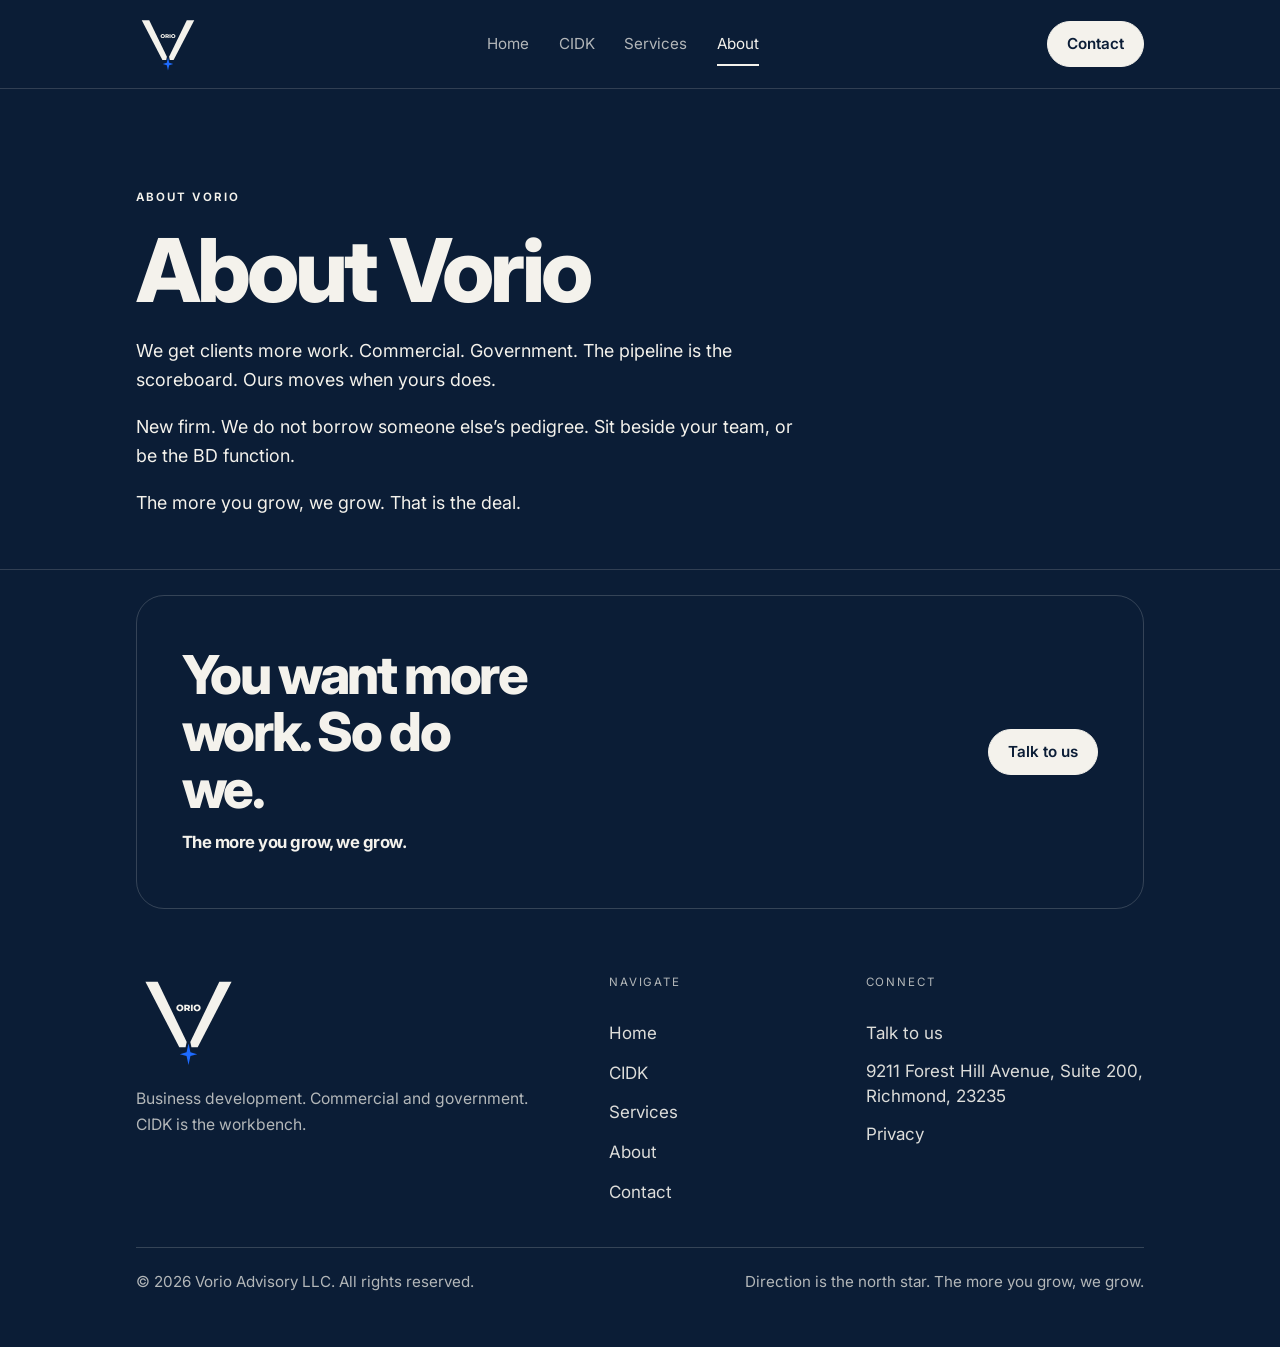
==== commit fff4932d: "Add the CIDK workbench and fold BD into Services. Home and /product use the Ink field with the CIDK " ====
--- a/about.html
+++ b/about.html
@@ -42,14 +42,13 @@
         </a>
         <button class="mobile-toggle" type="button" aria-label="Open menu"><span></span><span></span></button>
         <nav class="navlinks" aria-label="Primary" id="site-nav">
+          <a href="/">Home</a>
+          <a href="/product">CIDK</a>
           <a href="/services">Services</a>
-          <a href="/govcon">GovCon</a>
-          <a href="/commercial">Commercial</a>
           <a href="/about" aria-current="page">About</a>
-          <a href="/contact">Contact</a>
-          <a class="nav-talk" href="/contact">Talk to us</a>
+          <a class="nav-talk" href="/contact">Contact</a>
         </nav>
-        <a class="btn btn-nav" href="/contact">Talk to us</a>
+        <a class="btn btn-nav" href="/contact">Contact</a>
       </div>
     </header>
 
@@ -77,13 +76,13 @@
         <div class="footer-grid">
           <div class="footer-brand">
             <img class="footer-mark" src="assets/vorio-mark-on-navy.svg" alt="Vorio" />
-            <p>Business development. Commercial and government.</p>
+            <p>Business development. Commercial and government. CIDK is the workbench.</p>
           </div>
           <div class="footer-col">
             <p class="footer-label">Navigate</p>
+            <a href="/">Home</a>
+            <a href="/product">CIDK</a>
             <a href="/services">Services</a>
-            <a href="/govcon">GovCon</a>
-            <a href="/commercial">Commercial</a>
             <a href="/about">About</a>
             <a href="/contact">Contact</a>
           </div>
--- a/assets/style.css
+++ b/assets/style.css
@@ -1,21 +1,24 @@
 :root{
-  --bg:#F4F2EC;
-  --bg-2:#F4F2EC;
-  --ink:#0B1D36;
-  --muted:#3E4C5E;
+  --bg:#0B1D36;
+  --bg-2:#0B1D36;
+  --ink:#F4F2EC;
+  --muted:#A7B0C2;
   --star:#1E6BFF;
-  --line:rgba(11,29,54,.12);
+  --line:rgba(244,242,236,.16);
   --panel:transparent;
   --panel-2:transparent;
-  --max:1160px;
+  --navy:#0B1D36;
+  --cream:#F4F2EC;
+  --max:1120px;
   --radius:999px;
-  --pad:clamp(1.25rem,4.5vw,2.75rem);
-  --nav-h:84px;
+  --pad:clamp(1.4rem,5.5vw,3.5rem);
+  --nav-h:88px;
+  --section-y:clamp(5.25rem,11vw,8.75rem);
 }
 *{box-sizing:border-box}
 html{
   scroll-behavior:smooth;
-  color-scheme:light;
+  color-scheme:dark;
   overflow-x:hidden;
   scroll-padding-top:var(--nav-h);
   -webkit-text-size-adjust:100%;
@@ -26,7 +29,7 @@
   color:var(--ink);
   font-family:Inter,Helvetica,Arial,sans-serif;
   font-size:17px;
-  line-height:1.6;
+  line-height:1.65;
   min-height:100vh;
   overflow-x:hidden;
 }
@@ -35,35 +38,36 @@
 button,input,select,textarea{font:inherit;color:inherit}
 h1,h2,h3,p{margin:0}
 h1,h2,h3{
-  letter-spacing:-.04em;
-  line-height:1.08;
+  letter-spacing:-.045em;
+  line-height:1.06;
   font-weight:800;
   overflow-wrap:break-word;
   word-wrap:break-word;
   max-width:100%;
 }
-h1{font-size:clamp(2.15rem,7.2vw,5.35rem)}
-h2{font-size:clamp(1.55rem,4.2vw,3.15rem)}
+h1{font-size:clamp(2.35rem,7.4vw,5.5rem)}
+h2{font-size:clamp(1.7rem,4.4vw,3.35rem)}
 h3{font-size:1.22rem;letter-spacing:-.03em;line-height:1.2}
 .wrap{width:min(100%,var(--max));margin:0 auto;padding:0 var(--pad)}
 .kicker{
   color:var(--ink);
   font-size:.72rem;
   font-weight:650;
-  letter-spacing:.16em;
+  letter-spacing:.18em;
   text-transform:uppercase;
-  margin:0 0 .9rem;
+  margin:0 0 1.05rem;
 }
 .accent{color:var(--ink)}
-.lede{color:var(--muted);max-width:38rem;font-size:1.05rem}
-.hero-body{color:var(--muted);max-width:40rem;margin:1rem 0 0;font-size:1.02rem}
-.lockup{color:var(--ink);font-weight:700;letter-spacing:-.03em;margin:1.05rem 0 0;font-size:1.15rem}
-.pov{color:var(--ink);max-width:38rem;font-size:1.12rem;line-height:1.55}
+.lede{color:var(--muted);max-width:36rem;font-size:1.08rem;line-height:1.6}
+.hero-body{color:var(--muted);max-width:38rem;margin:1.25rem 0 0;font-size:1.05rem;line-height:1.65}
+.lockup{color:var(--ink);font-weight:700;letter-spacing:-.03em;margin:1.25rem 0 0;font-size:1.2rem}
+.pov{color:var(--ink);max-width:38rem;font-size:1.12rem;line-height:1.6}
 .muted{color:var(--muted)}
 .muted a{text-decoration:underline;text-underline-offset:2px}
 .muted a:hover,.muted a:focus-visible{color:var(--ink)}
-
-/* Nav */
+:focus-visible{outline:2px solid var(--ink);outline-offset:3px}
+
+/* Nav — solid navy, sticky, no blur */
 .nav{
   position:sticky;top:0;z-index:20;
   background:var(--bg);
@@ -102,41 +106,45 @@
 .navlinks a{
   color:var(--ink);
   font-size:.95rem;
-  opacity:.88;
+  opacity:.72;
+  min-height:44px;
+  display:inline-flex;
+  align-items:center;
+  transition:opacity .15s ease;
 }
 .navlinks a:hover,
-.navlinks a:focus-visible,
-.navlinks a[aria-current="page"]{opacity:1;color:var(--ink)}
-.navlinks a[aria-current="page"]{box-shadow:inset 0 -2px 0 var(--ink);color:var(--ink)}
-.nav-talk{display:none}
+.navlinks a:focus-visible{opacity:1}
+.navlinks a[aria-current="page"]{opacity:1;box-shadow:inset 0 -2px 0 var(--ink);color:var(--ink)}
+.navlinks a.nav-talk,.nav-talk{display:none}
 .mobile-toggle{
   display:none;
   width:44px;height:44px;
   min-width:44px;min-height:44px;
   border:1px solid var(--line);
   border-radius:var(--radius);
-  background:transparent;
+  background:var(--bg);
   cursor:pointer;
   padding:0;
   align-items:center;
   justify-content:center;
   flex-direction:column;
-  gap:5px;
+  gap:6px;
   margin-left:auto;
 }
+.mobile-toggle:hover,.mobile-toggle:focus-visible{border-color:var(--ink)}
 .mobile-toggle span{
-  display:block;width:16px;height:1.5px;background:var(--ink);
+  display:block;width:18px;height:2px;background:var(--ink);
   transition:transform .2s ease;
   transform-origin:center;
 }
 .mobile-toggle[aria-expanded="true"] span:first-child{
-  transform:translateY(3.25px) rotate(45deg);
+  transform:translateY(4px) rotate(45deg);
 }
 .mobile-toggle[aria-expanded="true"] span:last-child{
-  transform:translateY(-3.25px) rotate(-45deg);
-}
-
-/* Buttons */
+  transform:translateY(-4px) rotate(-45deg);
+}
+
+/* Buttons — cream primary, navy type; ghost cream hairline */
 .btn{
   display:inline-flex;
   align-items:center;
@@ -152,7 +160,7 @@
   cursor:pointer;
   white-space:nowrap;
   max-width:100%;
-  transition:background .2s,border-color .2s,color .2s;
+  transition:background .15s ease,border-color .15s ease,color .15s ease,transform .12s ease;
 }
 .btn-primary,.btn-nav{
   background:var(--ink);
@@ -160,15 +168,25 @@
   border-color:var(--ink);
 }
 .btn-primary:hover,.btn-primary:focus-visible,
-.btn-nav:hover,.btn-nav:focus-visible{filter:brightness(1.12)}
+.btn-nav:hover,.btn-nav:focus-visible{
+  background:#e8e4d8;
+  border-color:#e8e4d8;
+  color:var(--bg);
+}
+.btn-primary:active,.btn-nav:active{transform:translateY(1px);background:#ddd8c8}
 .btn-ghost{
   background:transparent;
   color:var(--ink);
-  border-color:rgba(11,29,54,.28);
-}
-.btn-ghost:hover,.btn-ghost:focus-visible{border-color:var(--ink);color:var(--ink)}
+  border-color:rgba(244,242,236,.32);
+}
+.btn-ghost:hover,.btn-ghost:focus-visible{
+  border-color:var(--ink);
+  color:var(--ink);
+  background:rgba(244,242,236,.06);
+}
+.btn-ghost:active{transform:translateY(1px);background:rgba(244,242,236,.1)}
 .btn-nav{flex:0 0 auto}
-.actions{display:flex;flex-wrap:wrap;gap:.8rem;margin-top:1.8rem}
+.actions{display:flex;flex-wrap:wrap;gap:.8rem;margin-top:2.1rem}
 
 /* Hero */
 .hero{
@@ -185,14 +203,14 @@
 .hero-grid{
   position:relative;z-index:1;
   display:grid;
-  grid-template-columns:minmax(0,1.05fr) minmax(0,.95fr);
-  align-items:center;
-  gap:2rem 1.5rem;
+  grid-template-columns:minmax(0,1.08fr) minmax(0,.92fr);
+  align-items:center;
+  gap:2.4rem 2rem;
   min-height:calc(100svh - var(--nav-h));
-  padding:2.4rem 0 4.2rem;
+  padding:clamp(2.8rem,6vw,4.8rem) 0 clamp(4.5rem,9vw,6.5rem);
 }
 .hero-copy,.hero-art{min-width:0}
-.hero-copy h1{margin:0 0 1.15rem}
+.hero-copy h1{margin:0 0 1.3rem}
 .hero-art{
   position:relative;
   display:flex;
@@ -205,7 +223,7 @@
   width:min(420px,100%);
   height:auto;
   object-fit:contain;
-  filter:drop-shadow(0 18px 40px rgba(11,29,54,.08));
+  filter:none;
   border-radius:0;
   background:transparent;
 }
@@ -213,11 +231,13 @@
   position:absolute;
   right:0;bottom:6%;
   width:min(250px,86%);
-  padding:1rem 1.05rem 1.05rem;
+  padding:1.15rem 1.15rem 1.2rem;
   background:var(--bg);
   border:1px solid var(--line);
   border-radius:16px;
-}
+  transition:border-color .15s ease;
+}
+.art-card:hover,.art-card:focus-within{border-color:rgba(244,242,236,.36)}
 .art-card strong{
   display:block;
   font-size:.78rem;
@@ -226,16 +246,17 @@
 }
 .art-card p{color:var(--muted);font-size:.86rem;line-height:1.45}
 
-/* Sections */
-.section{padding:4.4rem 0}
+/* Sections — brochure air */
+.section{padding:var(--section-y) 0}
 .section-head{
   display:grid;
-  grid-template-columns:minmax(0,1.15fr) minmax(0,.85fr);
-  gap:1.4rem 2.5rem;
+  grid-template-columns:minmax(0,1.2fr) minmax(0,.8fr);
+  gap:1.6rem 3.2rem;
   align-items:end;
-  margin-bottom:2.4rem;
-}
-.section-head p:last-child{color:var(--muted)}
+  margin-bottom:clamp(2.4rem,5vw,3.6rem);
+}
+.section-head h2{max-width:16ch}
+.section-head p:last-child{color:var(--muted);max-width:28rem;padding-bottom:.15rem}
 .split{
   display:grid;
   grid-template-columns:minmax(0,1fr) minmax(0,1fr);
@@ -243,35 +264,52 @@
   border-top:1px solid var(--line);
   border-bottom:1px solid var(--line);
 }
-.split > *{padding:2.2rem 0;min-width:0}
-.split > :first-child{padding-right:2.6rem;border-right:1px solid var(--line)}
-.split > :last-child{padding-left:2.6rem}
-.split h3{margin:0 0 .7rem}
-.split p{color:var(--muted)}
-.split .text-link{display:inline-block;margin-top:1.2rem;color:var(--ink)}
-.split .text-link:hover,.split .text-link:focus-visible{color:var(--ink);text-decoration:underline;text-underline-offset:3px}
-.facts{list-style:none;margin:1.15rem 0 0;padding:0;display:grid;gap:.85rem}
-.facts li{color:var(--muted);font-size:.95rem}
-.facts strong{display:block;color:var(--ink);font-size:.82rem;letter-spacing:.08em;text-transform:uppercase;font-weight:650;margin:0 0 .2rem}
+.split > *{padding:clamp(2.6rem,5vw,3.6rem) 0;min-width:0}
+.split > :first-child{padding-right:clamp(2.4rem,4vw,3.6rem);border-right:1px solid var(--line)}
+.split > :last-child{padding-left:clamp(2.4rem,4vw,3.6rem)}
+.split h3{
+  margin:0 0 1rem;
+  font-size:clamp(1.65rem,3.1vw,2.4rem);
+  letter-spacing:-.04em;
+}
+.split > * > p{color:var(--muted);font-size:1.02rem;line-height:1.65;max-width:36rem}
+.split .text-link{
+  display:inline-block;
+  margin-top:1.6rem;
+  color:var(--ink);
+  min-height:44px;
+  padding:.35rem 0;
+  font-weight:600;
+  letter-spacing:-.02em;
+}
+.split .text-link:hover,.split .text-link:focus-visible{color:var(--ink);text-decoration:underline;text-underline-offset:4px}
+.split p a{color:var(--ink);font-weight:600;text-decoration:underline;text-underline-offset:3px}
+.split p a:hover,.split p a:focus-visible{color:var(--ink)}
+.split .facts + p{margin-top:1.35rem;max-width:36rem}
+.facts{list-style:none;margin:1.6rem 0 0;padding:0;display:grid;gap:1.15rem}
+.facts li{color:var(--muted);font-size:.98rem;line-height:1.55}
+.facts strong{display:block;color:var(--ink);font-size:.78rem;letter-spacing:.12em;text-transform:uppercase;font-weight:650;margin:0 0 .28rem}
 
 .cards{
   display:grid;
   grid-template-columns:repeat(3,minmax(0,1fr));
-  gap:1rem;
+  gap:1.15rem;
 }
 .card{
   background:var(--panel);
   border:1px solid var(--line);
   border-radius:22px;
-  padding:1.35rem 1.3rem 1.4rem;
+  padding:1.55rem 1.45rem 1.6rem;
   min-width:0;
-}
+  transition:border-color .15s ease;
+}
+.card:hover,.card:focus-within{border-color:rgba(244,242,236,.36)}
 .card h3{margin:0 0 .55rem}
 .card p{color:var(--muted);font-size:.98rem}
 .stack{
   display:grid;
   grid-template-columns:repeat(3,minmax(0,1fr));
-  gap:1rem;
+  gap:1.15rem;
 }
 .bands{
   display:grid;
@@ -282,10 +320,11 @@
   overflow:hidden;
   background:var(--panel);
 }
-.band{padding:1.45rem 1.35rem 1.5rem;border-left:1px solid var(--line);min-width:0}
+.band{padding:1.7rem 1.5rem 1.8rem;border-left:1px solid var(--line);min-width:0;transition:background .15s ease}
 .band:first-child{border-left:0}
+.band:hover,.band:focus-within{background:rgba(244,242,236,.04)}
 .band h3{
-  margin:0 0 .65rem;
+  margin:0 0 .75rem;
   font-size:.78rem;
   letter-spacing:.14em;
   text-transform:uppercase;
@@ -295,21 +334,76 @@
 }
 .band p{color:var(--muted);font-size:.98rem}
 
-.lifecycle{padding-top:1rem;overflow:hidden}
-.lifecycle-svg{width:100%;height:auto;margin:1.4rem 0 0}
-.lifecycle-rail{
+/* Four-stage Stage notch — Qualify → Position → Pursue → Win.
+   Cream-outline blocks on Ink. Star blue stays on the Vorio mark. */
+.stage-figure{
+  margin:0;
+  padding-top:.5rem;
+  min-width:0;
+  overflow:visible;
+}
+.stage-svg{
+  width:100%;
+  height:auto;
+  margin:0;
+  background:transparent;
+}
+.stage-rail{
   display:none;
   list-style:none;
-  margin:1.4rem 0 0;
+  margin:0;
   padding:0;
 }
-
-.cycle-list{display:grid;gap:0;margin-top:.4rem}
+.stage-card{
+  display:block;
+  position:relative;
+  border:2px solid var(--ink);
+  border-radius:12px;
+  padding:1.25rem 1.15rem 1.75rem;
+  min-height:7.2rem;
+}
+.stage-card .num{
+  display:block;
+  color:var(--muted);
+  font-size:.78rem;
+  font-weight:600;
+  letter-spacing:.16em;
+  margin:0 0 .5rem;
+}
+.stage-card .label{
+  display:block;
+  color:var(--ink);
+  font-size:1.3rem;
+  font-weight:800;
+  letter-spacing:-.03em;
+}
+.stage-star{
+  position:absolute;
+  left:50%;
+  bottom:8px;
+  width:14px;
+  height:14px;
+  transform:translateX(-50%);
+  color:var(--ink);
+}
+.stage-star svg{width:100%;height:100%}
+
+.services-motion{
+  display:grid;
+  grid-template-columns:minmax(0,1.2fr) minmax(0,.8fr);
+  gap:clamp(2rem,4.5vw,3.6rem);
+  align-items:center;
+}
+.services-motion > *{min-width:0}
+.services-motion .stage-figure{padding-top:0}
+.services-motion .stage-svg{max-width:880px}
+
+.cycle-list{display:grid;gap:0;margin-top:0}
 .cycle-item{
   display:grid;
-  grid-template-columns:8rem minmax(0,1fr);
-  gap:1rem;
-  padding:1.35rem 0;
+  grid-template-columns:8.2rem minmax(0,1fr);
+  gap:1.1rem;
+  padding:1.7rem 0;
   border-top:1px solid var(--line);
 }
 .cycle-item:last-child{border-bottom:1px solid var(--line)}
@@ -318,22 +412,115 @@
   font-size:.78rem;
   font-weight:650;
   letter-spacing:.14em;
+  text-transform:uppercase;
   padding-top:.2rem;
 }
 .cycle-item h3{margin:0 0 .35rem}
-.cycle-item p{color:var(--muted)}
+.cycle-item p{color:var(--muted);font-size:1.02rem;line-height:1.6}
+
+.who-inner{
+  max-width:36rem;
+  padding:clamp(1rem,3vw,2rem) 0;
+}
+.who .kicker{margin-bottom:1.2rem}
+.who h2{max-width:14ch;margin:0 0 1.4rem}
+.who .lede{max-width:32rem}
+
+/* CIDK loop — figures are already on the Ink field */
+.loop-hit{display:block;border-radius:18px}
+.loop-hit:hover,.loop-hit:focus-visible{outline:none}
+.loop-hit:focus-visible .loop-strip{border-color:var(--ink)}
+.loop-strip,.loop-system{
+  margin:0;
+  border:1px solid var(--line);
+  border-radius:18px;
+  overflow:hidden;
+  background:var(--bg);
+}
+.loop-strip img,.loop-system img{width:100%;height:auto}
+.loop-beats{
+  list-style:none;
+  display:none;
+  grid-template-columns:repeat(5,minmax(0,1fr));
+  gap:.55rem;
+  margin:.85rem 0 0;
+  padding:0;
+}
+.loop-beats li{
+  border:1px solid var(--line);
+  border-radius:12px;
+  min-height:44px;
+  display:flex;
+  align-items:center;
+  justify-content:center;
+  text-align:center;
+  font-weight:700;
+  letter-spacing:-.03em;
+  font-size:.84rem;
+  line-height:1.15;
+  padding:.55rem .3rem;
+}
+
+/* Product modules — cream-outline cards on Ink, one UI figure each */
+.modules{display:grid;gap:1.15rem}
+.module{
+  display:grid;
+  grid-template-columns:minmax(0,1.05fr) minmax(0,.95fr);
+  gap:clamp(1.1rem,2.6vw,2.2rem);
+  align-items:center;
+  border:1px solid var(--line);
+  border-radius:22px;
+  padding:clamp(.85rem,1.6vw,1.15rem);
+  background:transparent;
+  min-width:0;
+}
+.module-figure{
+  margin:0;
+  min-width:0;
+  border-radius:14px;
+  overflow:hidden;
+}
+.module-figure img{width:100%;height:auto}
+.module-copy{min-width:0;padding:clamp(.35rem,1.4vw,.85rem) clamp(.15rem,1vw,.45rem)}
+.module-copy h3{
+  margin:0 0 .65rem;
+  font-size:clamp(1.6rem,2.8vw,2.15rem);
+}
+.module-copy > p{color:var(--muted);margin:0 0 1.05rem;max-width:36rem}
+.module .facts{margin-top:0}
+.with-services{
+  display:flex;
+  justify-content:space-between;
+  align-items:center;
+  gap:2rem;
+  padding:clamp(2.1rem,4.2vw,3rem) clamp(1.5rem,3vw,2.4rem);
+  border:1px solid var(--line);
+  border-radius:28px;
+}
+.with-services h2{max-width:16ch}
+.with-services p{color:var(--muted);max-width:34rem;margin-top:.75rem}
+#commercial,#govcon{scroll-margin-top:calc(var(--nav-h) + .75rem)}
 
 /* Inner page hero */
 .page-hero{
-  padding:clamp(2.4rem,6vw,4.6rem) 0 2.8rem;
+  padding:clamp(3.2rem,8vw,6.2rem) 0 clamp(2.2rem,4vw,3.2rem);
   background:transparent;
 }
-.page-hero h1{max-width:min(16ch,100%);margin:0 0 1.1rem}
-.page-hero .lede{max-width:42rem}
+.page-hero h1{max-width:min(16ch,100%);margin:0 0 1.25rem}
+.page-hero .lede{max-width:40rem}
 .page-hero .pov{margin-top:.15rem;max-width:42rem}
-.pov + .pov{margin-top:1rem}
-.motion-map{color:var(--muted);margin:-.4rem 0 2.2rem;max-width:40rem}
-.page-hero .actions{margin-top:1.6rem}
+.pov + .pov{margin-top:1.15rem}
+.motion-map{color:var(--muted);margin:-.2rem 0 2.6rem;max-width:40rem}
+.page-hero .actions{margin-top:1.9rem}
+.dek{
+  color:var(--ink);
+  font-size:clamp(1.2rem,2.2vw,1.55rem);
+  font-weight:650;
+  letter-spacing:-.03em;
+  line-height:1.35;
+  max-width:24rem;
+  margin:0 0 1rem;
+}
 .next-step{max-width:40rem}
 .next-step strong{display:block;margin:0 0 .35rem}
 
@@ -341,12 +528,12 @@
 .form-grid{
   display:grid;
   grid-template-columns:minmax(0,1fr) minmax(0,1fr);
-  gap:1rem 1.1rem;
-  margin-top:1.8rem;
+  gap:1.15rem 1.25rem;
+  margin-top:2.1rem;
   max-width:40rem;
 }
 .field{display:flex;flex-direction:column;gap:.4rem;min-width:0}
-.field.full{grid-column:1/-1}
+.field.full,.form-actions.full{grid-column:1/-1}
 .field span{font-size:.86rem;color:var(--muted)}
 .field input,.field select,.field textarea{
   width:100%;
@@ -358,50 +545,62 @@
   min-height:44px;
   outline:none;
   color:var(--ink);
+  transition:border-color .15s ease;
 }
 .field textarea{min-height:9rem;resize:vertical}
 .field textarea.short{min-height:5.2rem}
-.field input:focus,.field select:focus,.field textarea:focus{border-color:var(--ink)}
+.field input:hover,.field select:hover,.field textarea:hover{border-color:rgba(244,242,236,.36)}
+.field input:focus,.field select:focus,.field textarea:focus,
+.field input:focus-visible,.field select:focus-visible,.field textarea:focus-visible{
+  border-color:var(--ink);
+  outline:2px solid var(--ink);
+  outline-offset:2px;
+}
 .form-micro{color:var(--muted);font-size:.82rem;line-height:1.45;margin:.2rem 0 0}
 .form-status{margin:.85rem 0 0;color:var(--ink);font-size:.95rem}
 .form-actions{margin-top:.4rem}
-.direct{margin-top:2.8rem;max-width:40rem}
-.direct .kicker{margin-bottom:.45rem}
-.direct address{font-style:normal;color:var(--ink);line-height:1.45}
-
-/* Footer: reverse ink band — navy field, cream type */
+.direct{display:none}
+
+/* Footer: navy field, cream type, reverse cream lockup */
 .footer{
-  padding:1.2rem 0 1.6rem;
-  background:var(--ink);
-  color:var(--bg);
+  padding:1.6rem 0 1.8rem;
+  background:var(--navy);
+  color:var(--cream);
+  border-top:1px solid rgba(244,242,236,.16);
 }
 .footer-cta{
   display:flex;
   justify-content:space-between;
   align-items:center;
   gap:2rem;
-  padding:2.4rem 2.5rem;
+  padding:clamp(2.4rem,5vw,3.2rem) clamp(1.8rem,4vw,2.8rem);
   border:1px solid rgba(244,242,236,.18);
   border-radius:28px;
   background:transparent;
-  margin-bottom:3.2rem;
+  margin-bottom:clamp(2.8rem,6vw,4rem);
 }
 .footer-cta-copy{max-width:22rem;min-width:0}
-.footer-cta-copy h2{max-width:none;color:var(--bg)}
-.footer-cta .lockup{margin-top:.7rem;font-size:1.05rem;color:var(--bg)}
+.footer-cta-copy h2{max-width:none;color:var(--cream)}
+.footer-cta .lockup{margin-top:.7rem;font-size:1.05rem;color:var(--cream)}
 .footer .btn-primary{
-  background:var(--bg);
-  color:var(--ink);
-  border-color:var(--bg);
-}
-.footer .btn-primary:hover,.footer .btn-primary:focus-visible{filter:brightness(.97)}
+  background:var(--cream);
+  color:var(--navy);
+  border-color:var(--cream);
+}
+.footer .btn-primary:hover,.footer .btn-primary:focus-visible{
+  background:#e8e4d8;
+  border-color:#e8e4d8;
+  color:var(--navy);
+}
+.footer .btn-primary:active{transform:translateY(1px);background:#ddd8c8}
 .footer-grid{
   display:grid;
   grid-template-columns:minmax(0,1.4fr) minmax(0,.7fr) minmax(0,.9fr);
   gap:2rem 2.5rem;
-  padding-bottom:2.4rem;
+  padding-bottom:2.6rem;
 }
 .footer-mark{height:96px;width:auto;max-width:min(120px,100%);object-fit:contain;margin:0 0 1.1rem}
+.footer-brand{min-width:0}
 .footer-brand p{color:rgba(244,242,236,.72);max-width:26rem;font-size:.98rem}
 .footer-label{
   color:rgba(244,242,236,.72);
@@ -412,16 +611,17 @@
 }
 .footer-col{display:flex;flex-direction:column;gap:.72rem;min-width:0}
 .footer-col a{
-  color:var(--bg);
+  color:var(--cream);
   opacity:.9;
-}
-.footer-col a:hover,.footer-col a:focus-visible{color:var(--bg);opacity:1}
-.footer-address{margin:0;color:var(--bg);opacity:.9;line-height:1.45;overflow-wrap:break-word}
+  width:fit-content;
+}
+.footer-col a:hover,.footer-col a:focus-visible{color:var(--cream);opacity:1;text-decoration:underline;text-underline-offset:3px}
+.footer-address{margin:0;color:var(--cream);opacity:.9;line-height:1.45;overflow-wrap:break-word}
 .footer-bar{
   display:flex;
   justify-content:space-between;
   gap:1rem;
-  padding:1.2rem 0 1.4rem;
+  padding:1.3rem 0 1.5rem;
   border-top:1px solid rgba(244,242,236,.18);
   color:rgba(244,242,236,.72);
   font-size:.95rem;
@@ -430,17 +630,29 @@
 .reveal{opacity:0;transform:translateY(18px);transition:opacity .7s ease,transform .7s ease}
 .reveal.in{opacity:1;transform:none}
 
+@media (prefers-reduced-motion:reduce){
+  html{scroll-behavior:auto}
+  .btn,.card,.band,.art-card,.navlinks a,.field input,.field select,.field textarea,.reveal{
+    transition:none;
+  }
+  .btn:active,.btn-primary:active,.btn-nav:active,.btn-ghost:active{transform:none}
+  .reveal{opacity:1;transform:none}
+}
+
 @media (max-width:1024px){
   .navlinks{gap:1.15rem}
-  .hero-grid{min-height:0;padding:2.2rem 0 3.4rem}
+  .hero-grid{min-height:0}
+  .services-motion{
+    grid-template-columns:1fr;
+    gap:2.4rem;
+    align-items:stretch;
+  }
 }
 
 @media (max-width:900px){
   :root{--nav-h:76px}
-  .nav{
-    background:var(--bg);
-  }
-  .nav-inner{min-height:var(--nav-h);flex-wrap:nowrap}
+  .nav{background:var(--bg)}
+  .nav-inner{min-height:var(--nav-h);flex-wrap:nowrap;gap:.75rem}
   .navlinks{
     display:none;
     position:fixed;
@@ -472,9 +684,10 @@
     padding:.35rem 0;
     box-shadow:none;
     color:var(--ink);
+    opacity:1;
   }
   .navlinks a[aria-current="page"]{box-shadow:inset 3px 0 0 var(--ink);padding-left:.7rem}
-  .nav-talk{
+  .navlinks a.nav-talk{
     display:inline-flex;
     align-items:center;
     justify-content:center;
@@ -488,65 +701,35 @@
     width:fit-content;
     background:var(--ink);
     color:var(--bg);
+    box-shadow:none;
+  }
+  .navlinks a.nav-talk:hover,.navlinks a.nav-talk:focus-visible{
+    background:#e8e4d8;
+    border-color:#e8e4d8;
+    color:var(--bg);
   }
   .mobile-toggle{display:flex;margin-left:auto;z-index:26}
   .btn-nav{margin-left:1.5rem}
-  .hero-grid,.section-head,.split,.stack,.bands,.form-grid,.footer-grid,.footer-bar{
+  .hero-grid,.section-head,.split,.stack,.bands,.form-grid,.footer-grid,.footer-bar,.module{
     grid-template-columns:1fr;
   }
+  .with-services{flex-direction:column;align-items:flex-start}
+  .loop-beats{display:grid}
   .cards{grid-template-columns:minmax(0,1fr) minmax(0,1fr)}
-  .hero-grid{min-height:0;padding:2rem 0 3.2rem}
-  .split > :first-child{padding-right:0;padding-bottom:1.8rem;border-right:0;border-bottom:1px solid var(--line)}
-  .split > :last-child{padding-left:0;padding-top:1.8rem}
-  .footer-cta{align-items:flex-start;flex-direction:column;padding:1.6rem}
+  .hero-grid{min-height:0;padding:2.2rem 0 3.6rem}
+  .split > :first-child{padding-right:0;padding-bottom:2.2rem;border-right:0;border-bottom:1px solid var(--line)}
+  .split > :last-child{padding-left:0;padding-top:2.2rem}
+  .footer-cta{align-items:flex-start;flex-direction:column;padding:1.8rem}
   .footer-cta-copy{max-width:none}
-  .art-card{position:relative;right:auto;bottom:auto;margin-top:1.2rem;width:min(280px,100%)}
+  .art-card{position:relative;right:auto;bottom:auto;margin-top:1.4rem;width:min(280px,100%)}
   .band{border-left:0;border-top:1px solid var(--line)}
   .band:first-child{border-top:0}
   .cycle-item{grid-template-columns:7.2rem minmax(0,1fr)}
-  .lifecycle-svg{display:none}
-  .lifecycle-rail{
-    display:flex;
-    flex-direction:column;
-    gap:0;
-    position:relative;
-    padding-left:0;
-  }
-  .lifecycle-rail::before{
-    content:"";
-    position:absolute;
-    left:17px;top:18px;bottom:18px;
-    width:1.5px;
-    background:rgba(11,29,54,.18);
-  }
-  .lifecycle-rail li{
+  .stage-svg{display:none}
+  .stage-rail{
     display:grid;
-    grid-template-columns:36px minmax(0,1fr);
-    align-items:center;
-    gap:.9rem 1rem;
-    padding:.7rem 0;
-    position:relative;
-    z-index:1;
-  }
-  .lifecycle-node{
-    width:36px;height:36px;
-    border:1.6px solid var(--ink);
-    border-radius:50%;
-    background:var(--bg);
-    box-shadow:inset 0 0 0 11px var(--bg),inset 0 0 0 16px var(--ink);
-  }
-  .lifecycle-copy{display:flex;flex-direction:column;gap:.15rem;min-width:0}
-  .lifecycle-copy .num{
-    color:var(--ink);
-    font-size:.72rem;
-    font-weight:600;
-    letter-spacing:.16em;
-  }
-  .lifecycle-copy .label{
-    color:var(--ink);
-    font-size:.95rem;
-    font-weight:700;
-    letter-spacing:.16em;
+    grid-template-columns:1fr;
+    gap:.75rem;
   }
   .footer-col a{
     min-height:44px;
@@ -555,18 +738,32 @@
   }
 }
 
+@media (max-width:768px){
+  .navlinks{gap:0}
+  .hero-grid{gap:1.6rem;padding:2rem 0 3.2rem}
+  .footer-mark{height:80px}
+}
+
 @media (max-width:640px){
   body{font-size:16px}
   .btn-nav{display:none;margin-left:0}
-  .nav-inner{flex-wrap:wrap}
+  .nav-inner{flex-wrap:nowrap}
   .cards,.stack,.bands{grid-template-columns:1fr}
-  .cycle-item{grid-template-columns:minmax(0,1fr);gap:.35rem}
+  .loop-beats{gap:.4rem}
+  .loop-beats li{font-size:.75rem;padding:.5rem .2rem}
+  .cycle-item{grid-template-columns:minmax(0,1fr);gap:.4rem;padding:1.5rem 0}
   .footer-mark{height:72px}
   .footer-bar{font-size:1rem;flex-direction:column}
   .footer-col a{font-size:1rem}
   .brand img{height:48px;max-width:min(64px,28vw)}
   .hero-art img{width:min(280px,100%)}
-  .section{padding:3.2rem 0}
   .form-grid{grid-template-columns:1fr}
   .field input,.field select{font-size:16px}
-}
+  .stage-card{min-height:6.4rem;padding:1.1rem 1.05rem 1.6rem}
+}
+
+@media (max-width:390px){
+  :root{--pad:1.2rem}
+  .hero-copy h1{font-size:clamp(1.95rem,11vw,2.5rem)}
+  .actions{gap:.65rem}
+}
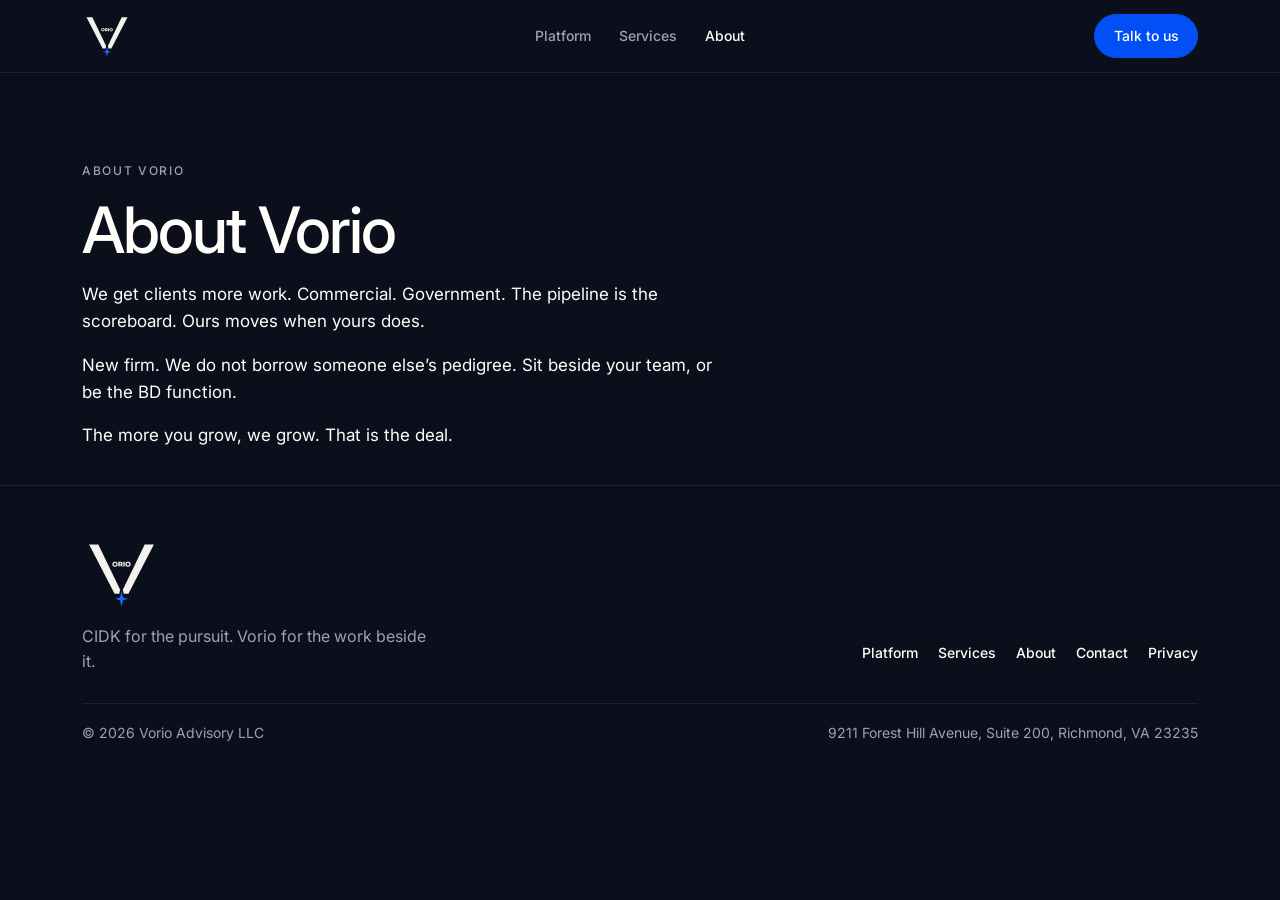
==== commit b659ec88: "Rebuild home and platform on the GovDash blueprint tokens. Swap the Ink-only brochure for Inter, dar" ====
--- a/about.html
+++ b/about.html
@@ -30,7 +30,7 @@
     <link rel="icon" href="assets/vorio-mark.svg" type="image/svg+xml" />
     <link rel="preconnect" href="https://fonts.googleapis.com" />
     <link rel="preconnect" href="https://fonts.gstatic.com" crossorigin />
-    <link href="https://fonts.googleapis.com/css2?family=Inter:wght@400;500;600;700;800&display=swap" rel="stylesheet" />
+    <link href="https://fonts.googleapis.com/css2?family=Inter:wght@400;500;600&display=swap" rel="stylesheet" />
     <link rel="stylesheet" href="assets/style.css" />
   </head>
   <body>
@@ -38,17 +38,15 @@
       <div class="wrap nav-inner">
         <a class="brand" href="/" aria-label="Vorio home">
           <img src="assets/vorio-mark.svg" alt="Vorio" />
-          <span>Vorio Advisory</span>
         </a>
         <button class="mobile-toggle" type="button" aria-label="Open menu"><span></span><span></span></button>
         <nav class="navlinks" aria-label="Primary" id="site-nav">
-          <a href="/">Home</a>
-          <a href="/product">CIDK</a>
+          <a href="/platform">Platform</a>
           <a href="/services">Services</a>
           <a href="/about" aria-current="page">About</a>
-          <a class="nav-talk" href="/contact">Contact</a>
+          <a href="/contact" class="nav-talk">Talk to us</a>
         </nav>
-        <a class="btn btn-nav" href="/contact">Contact</a>
+        <a class="btn btn-nav" href="/contact">Talk to us</a>
       </div>
     </header>
 
@@ -66,36 +64,22 @@
 
     <footer class="footer">
       <div class="wrap">
-        <div class="footer-cta">
-          <div class="footer-cta-copy">
-            <h2>You want more work. So do we.</h2>
-            <p class="lockup">The more you grow, we grow.</p>
-          </div>
-          <a class="btn btn-primary" href="/contact">Talk to us</a>
-        </div>
         <div class="footer-grid">
           <div class="footer-brand">
-            <img class="footer-mark" src="assets/vorio-mark-on-navy.svg" alt="Vorio" />
-            <p>Business development. Commercial and government. CIDK is the workbench.</p>
+            <img class="footer-mark" src="assets/vorio-mark.svg" alt="Vorio" />
+            <p>CIDK for the pursuit. Vorio for the work beside it.</p>
           </div>
-          <div class="footer-col">
-            <p class="footer-label">Navigate</p>
-            <a href="/">Home</a>
-            <a href="/product">CIDK</a>
+          <nav class="footer-links" aria-label="Footer">
+            <a href="/platform">Platform</a>
             <a href="/services">Services</a>
             <a href="/about">About</a>
             <a href="/contact">Contact</a>
-          </div>
-          <div class="footer-col">
-            <p class="footer-label">Connect</p>
-            <a href="/contact">Talk to us</a>
-            <p class="footer-address">9211 Forest Hill Avenue, Suite 200, Richmond, 23235</p>
             <a href="/privacy">Privacy</a>
-          </div>
+          </nav>
         </div>
         <div class="footer-bar">
-          <p>© <span data-year>2026</span> Vorio Advisory LLC. All rights reserved.</p>
-          <p>Direction is the north star. The more you grow, we grow.</p>
+          <p>© <span data-year>2026</span> Vorio Advisory LLC</p>
+          <p class="footer-address">9211 Forest Hill Avenue, Suite 200, Richmond, VA 23235</p>
         </div>
       </div>
     </footer>
--- a/assets/style.css
+++ b/assets/style.css
@@ -1,26 +1,27 @@
 :root{
-  --bg:#0B1D36;
-  --bg-2:#0B1D36;
-  --ink:#F4F2EC;
-  --muted:#A7B0C2;
+  --bg:#0B0F1C;
+  --light:#FFFEFA;
+  --ink:#FFFEFA;
+  --ink-strong:#0B0F1C;
+  --muted:#9AA3B2;
+  --muted-strong:#5B6475;
+  --cta:#024FF5;
+  --cta-hover:#013dcc;
   --star:#1E6BFF;
-  --line:rgba(244,242,236,.16);
-  --panel:transparent;
-  --panel-2:transparent;
-  --navy:#0B1D36;
-  --cream:#F4F2EC;
-  --max:1120px;
+  --line:#1B2233;
+  --line-btn:#3A4154;
+  --line-light:rgba(11,15,28,.1);
+  --max:1180px;
   --radius:999px;
-  --pad:clamp(1.4rem,5.5vw,3.5rem);
-  --nav-h:88px;
-  --section-y:clamp(5.25rem,11vw,8.75rem);
+  --pad:clamp(1.25rem,4vw,2rem);
+  --nav-h:72px;
 }
 *{box-sizing:border-box}
 html{
   scroll-behavior:smooth;
   color-scheme:dark;
   overflow-x:hidden;
-  scroll-padding-top:var(--nav-h);
+  scroll-padding-top:calc(var(--nav-h) + .75rem);
   -webkit-text-size-adjust:100%;
 }
 html,body{margin:0;padding:0;max-width:100%}
@@ -28,742 +29,478 @@
   background:var(--bg);
   color:var(--ink);
   font-family:Inter,Helvetica,Arial,sans-serif;
-  font-size:17px;
-  line-height:1.65;
+  font-size:16px;
+  font-weight:400;
+  line-height:1.6;
   min-height:100vh;
   overflow-x:hidden;
+  -webkit-font-smoothing:antialiased;
+  -moz-osx-font-smoothing:grayscale;
 }
 img,svg{max-width:100%;height:auto;display:block}
 a{color:inherit;text-decoration:none}
 button,input,select,textarea{font:inherit;color:inherit}
 h1,h2,h3,p{margin:0}
 h1,h2,h3{
-  letter-spacing:-.045em;
-  line-height:1.06;
-  font-weight:800;
+  font-weight:500;
+  letter-spacing:-.03em;
+  line-height:1.08;
   overflow-wrap:break-word;
-  word-wrap:break-word;
-  max-width:100%;
-}
-h1{font-size:clamp(2.35rem,7.4vw,5.5rem)}
-h2{font-size:clamp(1.7rem,4.4vw,3.35rem)}
-h3{font-size:1.22rem;letter-spacing:-.03em;line-height:1.2}
+}
+h1{font-size:clamp(2.75rem,5vw,4rem)}
+h2{font-size:clamp(2rem,3.4vw,2.75rem)}
+h3{font-size:1.25rem;letter-spacing:-.02em;line-height:1.25}
 .wrap{width:min(100%,var(--max));margin:0 auto;padding:0 var(--pad)}
 .kicker{
-  color:var(--ink);
-  font-size:.72rem;
-  font-weight:650;
-  letter-spacing:.18em;
+  color:var(--muted);
+  font-size:.75rem;
+  font-weight:500;
+  letter-spacing:.14em;
   text-transform:uppercase;
-  margin:0 0 1.05rem;
-}
-.accent{color:var(--ink)}
-.lede{color:var(--muted);max-width:36rem;font-size:1.08rem;line-height:1.6}
-.hero-body{color:var(--muted);max-width:38rem;margin:1.25rem 0 0;font-size:1.05rem;line-height:1.65}
-.lockup{color:var(--ink);font-weight:700;letter-spacing:-.03em;margin:1.25rem 0 0;font-size:1.2rem}
-.pov{color:var(--ink);max-width:38rem;font-size:1.12rem;line-height:1.6}
+  margin:0 0 .9rem;
+}
+.lede{color:var(--muted);max-width:38rem;font-size:1.0625rem;line-height:1.6}
 .muted{color:var(--muted)}
-.muted a{text-decoration:underline;text-underline-offset:2px}
+.muted a{text-decoration:underline;text-underline-offset:3px}
 .muted a:hover,.muted a:focus-visible{color:var(--ink)}
-:focus-visible{outline:2px solid var(--ink);outline-offset:3px}
-
-/* Nav — solid navy, sticky, no blur */
+:focus-visible{outline:2px solid var(--cta);outline-offset:3px}
+
 .nav{
-  position:sticky;top:0;z-index:20;
+  position:sticky;
+  top:0;
+  z-index:20;
   background:var(--bg);
   border-bottom:1px solid var(--line);
 }
 .nav-inner{
-  position:relative;
-  display:flex;
-  align-items:center;
-  gap:.75rem 1rem;
+  display:grid;
+  grid-template-columns:1fr auto 1fr;
+  align-items:center;
   min-height:var(--nav-h);
-}
-.brand{
-  display:flex;
-  align-items:center;
-  gap:.65rem;
-  flex:0 1 auto;
-  min-width:0;
-}
-.brand img{
-  height:58px;
-  width:auto;
-  max-width:min(72px,22vw);
-  object-fit:contain;
-  border-radius:0;
-}
-.brand span{display:none}
+  gap:.75rem;
+}
+.brand{justify-self:start;display:flex;align-items:center;min-width:0}
+.brand img{height:46px;width:auto}
 .navlinks{
   display:flex;
   justify-content:center;
   align-items:center;
-  gap:1.85rem;
-  flex:1 1 auto;
-  min-width:0;
+  gap:1.75rem;
 }
 .navlinks a{
-  color:var(--ink);
-  font-size:.95rem;
-  opacity:.72;
+  color:var(--muted);
+  font-size:14px;
+  font-weight:500;
   min-height:44px;
   display:inline-flex;
   align-items:center;
-  transition:opacity .15s ease;
-}
-.navlinks a:hover,
-.navlinks a:focus-visible{opacity:1}
-.navlinks a[aria-current="page"]{opacity:1;box-shadow:inset 0 -2px 0 var(--ink);color:var(--ink)}
-.navlinks a.nav-talk,.nav-talk{display:none}
+}
+.navlinks a:hover,.navlinks a:focus-visible,
+.navlinks a[aria-current="page"]{color:var(--ink)}
+.navlinks a.nav-talk{display:none}
+.btn-nav{justify-self:end}
 .mobile-toggle{
   display:none;
   width:44px;height:44px;
-  min-width:44px;min-height:44px;
-  border:1px solid var(--line);
+  border:1px solid var(--line-btn);
   border-radius:var(--radius);
-  background:var(--bg);
+  background:transparent;
   cursor:pointer;
   padding:0;
   align-items:center;
   justify-content:center;
   flex-direction:column;
   gap:6px;
-  margin-left:auto;
-}
-.mobile-toggle:hover,.mobile-toggle:focus-visible{border-color:var(--ink)}
+}
 .mobile-toggle span{
-  display:block;width:18px;height:2px;background:var(--ink);
+  display:block;width:16px;height:1.5px;background:var(--ink);
   transition:transform .2s ease;
-  transform-origin:center;
-}
-.mobile-toggle[aria-expanded="true"] span:first-child{
-  transform:translateY(4px) rotate(45deg);
-}
-.mobile-toggle[aria-expanded="true"] span:last-child{
-  transform:translateY(-4px) rotate(-45deg);
-}
-
-/* Buttons — cream primary, navy type; ghost cream hairline */
+}
+.mobile-toggle[aria-expanded="true"] span:first-child{transform:translateY(3.75px) rotate(45deg)}
+.mobile-toggle[aria-expanded="true"] span:last-child{transform:translateY(-3.75px) rotate(-45deg)}
+
 .btn{
   display:inline-flex;
   align-items:center;
   justify-content:center;
-  gap:.4rem;
   border-radius:var(--radius);
-  padding:.88rem 1.2rem;
+  padding:.7rem 1.15rem;
   min-height:44px;
-  font-size:.95rem;
-  font-weight:600;
+  font-size:14px;
+  font-weight:500;
   line-height:1;
   border:1px solid transparent;
   cursor:pointer;
   white-space:nowrap;
-  max-width:100%;
-  transition:background .15s ease,border-color .15s ease,color .15s ease,transform .12s ease;
 }
 .btn-primary,.btn-nav{
-  background:var(--ink);
-  color:var(--bg);
-  border-color:var(--ink);
+  background:var(--cta);
+  color:var(--light);
+  border-color:var(--cta);
 }
 .btn-primary:hover,.btn-primary:focus-visible,
 .btn-nav:hover,.btn-nav:focus-visible{
-  background:#e8e4d8;
-  border-color:#e8e4d8;
-  color:var(--bg);
-}
-.btn-primary:active,.btn-nav:active{transform:translateY(1px);background:#ddd8c8}
+  background:var(--cta-hover);
+  border-color:var(--cta-hover);
+  color:var(--light);
+}
 .btn-ghost{
   background:transparent;
   color:var(--ink);
-  border-color:rgba(244,242,236,.32);
-}
-.btn-ghost:hover,.btn-ghost:focus-visible{
-  border-color:var(--ink);
-  color:var(--ink);
-  background:rgba(244,242,236,.06);
-}
-.btn-ghost:active{transform:translateY(1px);background:rgba(244,242,236,.1)}
-.btn-nav{flex:0 0 auto}
-.actions{display:flex;flex-wrap:wrap;gap:.8rem;margin-top:2.1rem}
-
-/* Hero */
-.hero{
-  position:relative;
-  isolation:isolate;
-}
-.hero-bg{
-  position:absolute;inset:0;pointer-events:none;z-index:0;overflow:hidden;
-}
-.hero-bg img{
-  width:100%;height:100%;object-fit:cover;object-position:70% 42%;
-  opacity:.95;
-}
-.hero-grid{
-  position:relative;z-index:1;
-  display:grid;
-  grid-template-columns:minmax(0,1.08fr) minmax(0,.92fr);
-  align-items:center;
-  gap:2.4rem 2rem;
-  min-height:calc(100svh - var(--nav-h));
-  padding:clamp(2.8rem,6vw,4.8rem) 0 clamp(4.5rem,9vw,6.5rem);
-}
-.hero-copy,.hero-art{min-width:0}
-.hero-copy h1{margin:0 0 1.3rem}
-.hero-art{
-  position:relative;
+  border-color:var(--line-btn);
+}
+.btn-ghost:hover,.btn-ghost:focus-visible{border-color:var(--ink)}
+.actions{display:flex;flex-wrap:wrap;gap:.75rem;margin-top:1.75rem}
+
+.hero{padding:clamp(3.25rem,7vw,5.5rem) 0 clamp(3.5rem,7vw,5.25rem)}
+.hero-copy{max-width:40rem}
+.hero-copy h1{margin:0 0 1.15rem}
+.shot{
+  margin:0;
+  border:1px solid var(--line);
+  border-radius:16px;
+  overflow:hidden;
+  background:#111628;
+  box-shadow:0 28px 70px rgba(0,0,0,.38);
+}
+.shot img{width:100%;height:auto}
+.hero-home .shot{margin-top:clamp(2.25rem,5vw,3.5rem)}
+.hero-split{
+  display:grid;
+  grid-template-columns:minmax(0,.92fr) minmax(0,1.08fr);
+  gap:clamp(2rem,4vw,3.75rem);
+  align-items:center;
+}
+.app-link{margin:1.15rem 0 0;font-size:14px;font-weight:500}
+.app-link a{color:var(--muted);text-decoration:underline;text-underline-offset:3px}
+.app-link a:hover,.app-link a:focus-visible{color:var(--ink)}
+
+.surface-light{
+  background:var(--light);
+  color:var(--ink-strong);
+  padding:clamp(4.5rem,8vw,6.75rem) 0;
+}
+.surface-light .kicker{color:var(--muted-strong)}
+.section-intro{max-width:40rem;margin:0 0 clamp(1.75rem,3vw,2.75rem)}
+.section-intro h2{margin:0 0 .85rem}
+.section-intro .dek{color:var(--muted-strong);font-size:1.0625rem;max-width:38rem}
+
+.tiles,.modules{
+  display:grid;
+  grid-template-columns:repeat(3,minmax(0,1fr));
+  gap:1rem;
+}
+.tile,.module{
   display:flex;
   flex-direction:column;
-  justify-content:center;
-  align-items:center;
-  min-height:0;
-}
-.hero-art img{
-  width:min(420px,100%);
-  height:auto;
-  object-fit:contain;
-  filter:none;
-  border-radius:0;
-  background:transparent;
-}
-.art-card{
-  position:absolute;
-  right:0;bottom:6%;
-  width:min(250px,86%);
-  padding:1.15rem 1.15rem 1.2rem;
+  min-width:0;
+  background:var(--light);
+  border:1px solid var(--line-light);
+  border-radius:16px;
+  padding:.75rem .75rem 1.15rem;
+  color:inherit;
+  height:100%;
+}
+.tile:hover,.tile:focus-visible,
+.module:hover,.module:focus-visible{border-color:rgba(11,15,28,.28)}
+.tile img,.module img{
+  width:100%;
+  aspect-ratio:3/2;
+  object-fit:cover;
+  border-radius:10px;
+  border:1px solid var(--line-light);
+  background:#eef0f4;
+  margin-bottom:.95rem;
+}
+.tile-panel{
+  aspect-ratio:3/2;
+  border-radius:10px;
   background:var(--bg);
+  color:var(--light);
+  display:flex;
+  flex-direction:column;
+  justify-content:flex-end;
+  padding:1.15rem 1.15rem 1.25rem;
+  margin-bottom:.95rem;
+}
+.tile-panel p{color:var(--muted);font-size:.95rem}
+.tile-panel p + p{margin-top:.35rem;color:var(--light)}
+.idx{
+  color:var(--muted-strong);
+  font-size:.75rem;
+  font-weight:500;
+  letter-spacing:.12em;
+  margin:0 0 .35rem;
+}
+.tile h3,.module h3{margin:0 0 .4rem}
+.tile p,.module p{color:var(--muted-strong);font-size:.95rem}
+.tile-go{
+  display:inline-block;
+  margin-top:auto;
+  padding-top:.9rem;
+  color:var(--cta);
+  font-size:14px;
+  font-weight:500;
+}
+
+.claims{
+  display:grid;
+  grid-template-columns:repeat(3,minmax(0,1fr));
+  gap:1.5rem 2rem;
+}
+.claims-block{
+  margin-top:clamp(3.25rem,6vw,4.75rem);
+  padding-top:clamp(2.5rem,5vw,3.75rem);
+  border-top:1px solid var(--line-light);
+}
+.claim h3{margin:0 0 .65rem;font-size:1.35rem}
+.claim p{color:var(--muted-strong);max-width:28rem}
+
+.stepper-block{margin-top:clamp(3.5rem,7vw,5.5rem)}
+.stepper{margin:0}
+.stepper-scroll{
+  overflow-x:auto;
+  border:1px solid var(--line-light);
+  border-radius:16px;
+  background:#f4f6fa;
+}
+.stepper img{width:100%;min-width:880px;height:auto}
+.legend{
+  list-style:none;
+  display:grid;
+  grid-template-columns:repeat(5,minmax(0,1fr));
+  gap:.75rem;
+  margin:1rem 0 0;
+  padding:0;
+}
+.legend li{
+  color:var(--ink-strong);
+  font-size:.95rem;
+  font-weight:500;
+}
+.legend span{
+  display:block;
+  color:var(--muted-strong);
+  font-size:.75rem;
+  letter-spacing:.12em;
+  font-weight:500;
+  margin-bottom:.2rem;
+}
+
+.partner{
+  margin-top:clamp(3.25rem,6vw,4.75rem);
+  padding-top:clamp(2.5rem,5vw,3.75rem);
+  border-top:1px solid var(--line-light);
+}
+.partner-inner{
+  display:grid;
+  grid-template-columns:minmax(0,1.1fr) minmax(0,.9fr);
+  gap:2rem 3rem;
+  align-items:end;
+}
+.partner p{color:var(--muted-strong);max-width:34rem}
+.surface-light .btn-ghost{color:var(--ink-strong);border-color:var(--line-btn)}
+.surface-light .btn-ghost:hover,.surface-light .btn-ghost:focus-visible{
+  border-color:var(--ink-strong);
+  background:rgba(11,15,28,.04);
+}
+
+.close{
+  background:var(--bg);
+  color:var(--ink);
+  padding:clamp(4.75rem,9vw,7.25rem) 0;
+  border-top:1px solid var(--line);
+}
+.close-inner{max-width:40rem}
+.close h2{margin:0 0 .9rem}
+.close .lede{margin-bottom:0}
+
+.page-hero{padding:clamp(3.2rem,7vw,5.5rem) 0 clamp(1.5rem,3vw,2.25rem)}
+.page-hero h1{max-width:18ch;margin:0 0 1.1rem}
+.page-hero .lede,.page-hero .pov{max-width:40rem}
+.pov{color:var(--ink);font-size:1.0625rem;line-height:1.6}
+.pov + .pov{margin-top:1rem}
+.page-hero .actions{margin-top:1.6rem}
+.section{padding:clamp(3rem,6vw,4.75rem) 0}
+.section-head{
+  display:grid;
+  grid-template-columns:minmax(0,1.15fr) minmax(0,.85fr);
+  gap:1.25rem 2.5rem;
+  align-items:end;
+  margin-bottom:clamp(1.75rem,3vw,2.5rem);
+}
+.section-head p:last-child{color:var(--muted)}
+.cards,.stack{display:grid;grid-template-columns:repeat(3,minmax(0,1fr));gap:1rem}
+.card{
   border:1px solid var(--line);
   border-radius:16px;
-  transition:border-color .15s ease;
-}
-.art-card:hover,.art-card:focus-within{border-color:rgba(244,242,236,.36)}
-.art-card strong{
-  display:block;
-  font-size:.78rem;
-  letter-spacing:.08em;
-  margin-bottom:.45rem;
-}
-.art-card p{color:var(--muted);font-size:.86rem;line-height:1.45}
-
-/* Sections — brochure air */
-.section{padding:var(--section-y) 0}
-.section-head{
-  display:grid;
-  grid-template-columns:minmax(0,1.2fr) minmax(0,.8fr);
-  gap:1.6rem 3.2rem;
-  align-items:end;
-  margin-bottom:clamp(2.4rem,5vw,3.6rem);
-}
-.section-head h2{max-width:16ch}
-.section-head p:last-child{color:var(--muted);max-width:28rem;padding-bottom:.15rem}
-.split{
-  display:grid;
-  grid-template-columns:minmax(0,1fr) minmax(0,1fr);
-  gap:0;
-  border-top:1px solid var(--line);
-  border-bottom:1px solid var(--line);
-}
-.split > *{padding:clamp(2.6rem,5vw,3.6rem) 0;min-width:0}
-.split > :first-child{padding-right:clamp(2.4rem,4vw,3.6rem);border-right:1px solid var(--line)}
-.split > :last-child{padding-left:clamp(2.4rem,4vw,3.6rem)}
-.split h3{
-  margin:0 0 1rem;
-  font-size:clamp(1.65rem,3.1vw,2.4rem);
-  letter-spacing:-.04em;
-}
-.split > * > p{color:var(--muted);font-size:1.02rem;line-height:1.65;max-width:36rem}
-.split .text-link{
-  display:inline-block;
-  margin-top:1.6rem;
-  color:var(--ink);
-  min-height:44px;
-  padding:.35rem 0;
-  font-weight:600;
-  letter-spacing:-.02em;
-}
-.split .text-link:hover,.split .text-link:focus-visible{color:var(--ink);text-decoration:underline;text-underline-offset:4px}
-.split p a{color:var(--ink);font-weight:600;text-decoration:underline;text-underline-offset:3px}
-.split p a:hover,.split p a:focus-visible{color:var(--ink)}
-.split .facts + p{margin-top:1.35rem;max-width:36rem}
-.facts{list-style:none;margin:1.6rem 0 0;padding:0;display:grid;gap:1.15rem}
-.facts li{color:var(--muted);font-size:.98rem;line-height:1.55}
-.facts strong{display:block;color:var(--ink);font-size:.78rem;letter-spacing:.12em;text-transform:uppercase;font-weight:650;margin:0 0 .28rem}
-
-.cards{
+  padding:1.25rem 1.2rem 1.35rem;
+  min-width:0;
+}
+.card h3{margin:0 0 .45rem}
+.card p{color:var(--muted);font-size:.98rem}
+.bands{
   display:grid;
   grid-template-columns:repeat(3,minmax(0,1fr));
-  gap:1.15rem;
-}
-.card{
-  background:var(--panel);
   border:1px solid var(--line);
-  border-radius:22px;
-  padding:1.55rem 1.45rem 1.6rem;
-  min-width:0;
-  transition:border-color .15s ease;
-}
-.card:hover,.card:focus-within{border-color:rgba(244,242,236,.36)}
-.card h3{margin:0 0 .55rem}
-.card p{color:var(--muted);font-size:.98rem}
-.stack{
-  display:grid;
-  grid-template-columns:repeat(3,minmax(0,1fr));
-  gap:1.15rem;
-}
-.bands{
-  display:grid;
-  grid-template-columns:repeat(3,minmax(0,1fr));
-  margin:0;
-  border:1px solid var(--line);
-  border-radius:22px;
+  border-radius:16px;
   overflow:hidden;
-  background:var(--panel);
-}
-.band{padding:1.7rem 1.5rem 1.8rem;border-left:1px solid var(--line);min-width:0;transition:background .15s ease}
+}
+.band{padding:1.35rem 1.25rem;border-left:1px solid var(--line);min-width:0}
 .band:first-child{border-left:0}
-.band:hover,.band:focus-within{background:rgba(244,242,236,.04)}
 .band h3{
-  margin:0 0 .75rem;
-  font-size:.78rem;
-  letter-spacing:.14em;
+  margin:0 0 .65rem;
+  font-size:.75rem;
+  letter-spacing:.12em;
   text-transform:uppercase;
-  color:var(--ink);
-  font-weight:650;
-  line-height:1.3;
-}
-.band p{color:var(--muted);font-size:.98rem}
-
-/* Four-stage Stage notch — Qualify → Position → Pursue → Win.
-   Cream-outline blocks on Ink. Star blue stays on the Vorio mark. */
-.stage-figure{
-  margin:0;
-  padding-top:.5rem;
-  min-width:0;
-  overflow:visible;
-}
-.stage-svg{
-  width:100%;
-  height:auto;
-  margin:0;
-  background:transparent;
-}
-.stage-rail{
-  display:none;
-  list-style:none;
-  margin:0;
-  padding:0;
-}
+  font-weight:500;
+}
+.band p{color:var(--muted)}
+.motion-map{color:var(--muted);margin:0 0 1.5rem;max-width:40rem}
+.services-motion{
+  display:grid;
+  grid-template-columns:minmax(0,1.15fr) minmax(0,.85fr);
+  gap:clamp(1.5rem,3vw,2.75rem);
+  align-items:center;
+}
+.stage-figure{margin:0}
+.stage-svg{width:100%;height:auto;background:transparent}
+.stage-rail{display:none;list-style:none;margin:0;padding:0}
 .stage-card{
   display:block;
   position:relative;
-  border:2px solid var(--ink);
+  border:1px solid var(--line-btn);
   border-radius:12px;
-  padding:1.25rem 1.15rem 1.75rem;
-  min-height:7.2rem;
-}
-.stage-card .num{
-  display:block;
-  color:var(--muted);
-  font-size:.78rem;
-  font-weight:600;
-  letter-spacing:.16em;
-  margin:0 0 .5rem;
-}
-.stage-card .label{
-  display:block;
-  color:var(--ink);
-  font-size:1.3rem;
-  font-weight:800;
-  letter-spacing:-.03em;
-}
-.stage-star{
-  position:absolute;
-  left:50%;
-  bottom:8px;
-  width:14px;
-  height:14px;
-  transform:translateX(-50%);
-  color:var(--ink);
-}
+  padding:1.1rem 1rem 1.45rem;
+}
+.stage-card .num{display:block;color:var(--muted);font-size:.75rem;letter-spacing:.14em;margin:0 0 .35rem}
+.stage-card .label{display:block;font-size:1.2rem;font-weight:500}
+.stage-star{position:absolute;left:50%;bottom:8px;width:12px;height:12px;transform:translateX(-50%);color:var(--star)}
 .stage-star svg{width:100%;height:100%}
-
-.services-motion{
-  display:grid;
-  grid-template-columns:minmax(0,1.2fr) minmax(0,.8fr);
-  gap:clamp(2rem,4.5vw,3.6rem);
-  align-items:center;
-}
-.services-motion > *{min-width:0}
-.services-motion .stage-figure{padding-top:0}
-.services-motion .stage-svg{max-width:880px}
-
-.cycle-list{display:grid;gap:0;margin-top:0}
-.cycle-item{
-  display:grid;
-  grid-template-columns:8.2rem minmax(0,1fr);
-  gap:1.1rem;
-  padding:1.7rem 0;
-  border-top:1px solid var(--line);
-}
+.cycle-list{display:grid}
+.cycle-item{display:grid;grid-template-columns:7.5rem minmax(0,1fr);gap:1rem;padding:1.15rem 0;border-top:1px solid var(--line)}
 .cycle-item:last-child{border-bottom:1px solid var(--line)}
-.cycle-item .num{
-  color:var(--ink);
-  font-size:.78rem;
-  font-weight:650;
-  letter-spacing:.14em;
-  text-transform:uppercase;
-  padding-top:.2rem;
-}
-.cycle-item h3{margin:0 0 .35rem}
-.cycle-item p{color:var(--muted);font-size:1.02rem;line-height:1.6}
-
-.who-inner{
-  max-width:36rem;
-  padding:clamp(1rem,3vw,2rem) 0;
-}
-.who .kicker{margin-bottom:1.2rem}
-.who h2{max-width:14ch;margin:0 0 1.4rem}
-.who .lede{max-width:32rem}
-
-/* CIDK loop — figures are already on the Ink field */
-.loop-hit{display:block;border-radius:18px}
-.loop-hit:hover,.loop-hit:focus-visible{outline:none}
-.loop-hit:focus-visible .loop-strip{border-color:var(--ink)}
-.loop-strip,.loop-system{
-  margin:0;
-  border:1px solid var(--line);
-  border-radius:18px;
-  overflow:hidden;
+.cycle-item .num{color:var(--muted);font-size:.75rem;font-weight:500;letter-spacing:.12em;text-transform:uppercase;margin:0}
+.cycle-item p:last-child{color:var(--ink)}
+.next-step{max-width:40rem}
+.next-step strong{display:block;margin:0 0 .3rem;font-weight:500}
+
+.form-grid{display:grid;grid-template-columns:minmax(0,1fr) minmax(0,1fr);gap:1rem 1.15rem;margin-top:1.75rem;max-width:40rem}
+.field{display:flex;flex-direction:column;gap:.4rem;min-width:0}
+.field.full,.form-actions.full{grid-column:1/-1}
+.field span{font-size:.875rem;color:var(--muted)}
+.field input,.field select,.field textarea{
+  width:100%;
   background:var(--bg);
-}
-.loop-strip img,.loop-system img{width:100%;height:auto}
-.loop-beats{
-  list-style:none;
-  display:none;
-  grid-template-columns:repeat(5,minmax(0,1fr));
-  gap:.55rem;
-  margin:.85rem 0 0;
-  padding:0;
-}
-.loop-beats li{
   border:1px solid var(--line);
   border-radius:12px;
-  min-height:44px;
-  display:flex;
-  align-items:center;
-  justify-content:center;
-  text-align:center;
-  font-weight:700;
-  letter-spacing:-.03em;
-  font-size:.84rem;
-  line-height:1.15;
-  padding:.55rem .3rem;
-}
-
-/* Product modules — cream-outline cards on Ink, one UI figure each */
-.modules{display:grid;gap:1.15rem}
-.module{
-  display:grid;
-  grid-template-columns:minmax(0,1.05fr) minmax(0,.95fr);
-  gap:clamp(1.1rem,2.6vw,2.2rem);
-  align-items:center;
-  border:1px solid var(--line);
-  border-radius:22px;
-  padding:clamp(.85rem,1.6vw,1.15rem);
-  background:transparent;
-  min-width:0;
-}
-.module-figure{
-  margin:0;
-  min-width:0;
-  border-radius:14px;
-  overflow:hidden;
-}
-.module-figure img{width:100%;height:auto}
-.module-copy{min-width:0;padding:clamp(.35rem,1.4vw,.85rem) clamp(.15rem,1vw,.45rem)}
-.module-copy h3{
-  margin:0 0 .65rem;
-  font-size:clamp(1.6rem,2.8vw,2.15rem);
-}
-.module-copy > p{color:var(--muted);margin:0 0 1.05rem;max-width:36rem}
-.module .facts{margin-top:0}
-.with-services{
-  display:flex;
-  justify-content:space-between;
-  align-items:center;
-  gap:2rem;
-  padding:clamp(2.1rem,4.2vw,3rem) clamp(1.5rem,3vw,2.4rem);
-  border:1px solid var(--line);
-  border-radius:28px;
-}
-.with-services h2{max-width:16ch}
-.with-services p{color:var(--muted);max-width:34rem;margin-top:.75rem}
-#commercial,#govcon{scroll-margin-top:calc(var(--nav-h) + .75rem)}
-
-/* Inner page hero */
-.page-hero{
-  padding:clamp(3.2rem,8vw,6.2rem) 0 clamp(2.2rem,4vw,3.2rem);
-  background:transparent;
-}
-.page-hero h1{max-width:min(16ch,100%);margin:0 0 1.25rem}
-.page-hero .lede{max-width:40rem}
-.page-hero .pov{margin-top:.15rem;max-width:42rem}
-.pov + .pov{margin-top:1.15rem}
-.motion-map{color:var(--muted);margin:-.2rem 0 2.6rem;max-width:40rem}
-.page-hero .actions{margin-top:1.9rem}
-.dek{
-  color:var(--ink);
-  font-size:clamp(1.2rem,2.2vw,1.55rem);
-  font-weight:650;
-  letter-spacing:-.03em;
-  line-height:1.35;
-  max-width:24rem;
-  margin:0 0 1rem;
-}
-.next-step{max-width:40rem}
-.next-step strong{display:block;margin:0 0 .35rem}
-
-/* Form */
-.form-grid{
-  display:grid;
-  grid-template-columns:minmax(0,1fr) minmax(0,1fr);
-  gap:1.15rem 1.25rem;
-  margin-top:2.1rem;
-  max-width:40rem;
-}
-.field{display:flex;flex-direction:column;gap:.4rem;min-width:0}
-.field.full,.form-actions.full{grid-column:1/-1}
-.field span{font-size:.86rem;color:var(--muted)}
-.field input,.field select,.field textarea{
-  width:100%;
-  max-width:100%;
-  background:var(--bg);
-  border:1px solid var(--line);
-  border-radius:14px;
-  padding:.85rem .95rem;
+  padding:.8rem .9rem;
   min-height:44px;
   outline:none;
   color:var(--ink);
-  transition:border-color .15s ease;
 }
 .field textarea{min-height:9rem;resize:vertical}
 .field textarea.short{min-height:5.2rem}
-.field input:hover,.field select:hover,.field textarea:hover{border-color:rgba(244,242,236,.36)}
-.field input:focus,.field select:focus,.field textarea:focus,
-.field input:focus-visible,.field select:focus-visible,.field textarea:focus-visible{
-  border-color:var(--ink);
-  outline:2px solid var(--ink);
-  outline-offset:2px;
-}
-.form-micro{color:var(--muted);font-size:.82rem;line-height:1.45;margin:.2rem 0 0}
-.form-status{margin:.85rem 0 0;color:var(--ink);font-size:.95rem}
-.form-actions{margin-top:.4rem}
+.field input:focus,.field select:focus,.field textarea:focus{border-color:var(--cta)}
+.form-micro{color:var(--muted);font-size:.8rem;line-height:1.45}
+.form-status{margin:.75rem 0 0;color:var(--ink)}
 .direct{display:none}
 
-/* Footer: navy field, cream type, reverse cream lockup */
 .footer{
-  padding:1.6rem 0 1.8rem;
-  background:var(--navy);
-  color:var(--cream);
-  border-top:1px solid rgba(244,242,236,.16);
-}
-.footer-cta{
-  display:flex;
-  justify-content:space-between;
-  align-items:center;
-  gap:2rem;
-  padding:clamp(2.4rem,5vw,3.2rem) clamp(1.8rem,4vw,2.8rem);
-  border:1px solid rgba(244,242,236,.18);
-  border-radius:28px;
-  background:transparent;
-  margin-bottom:clamp(2.8rem,6vw,4rem);
-}
-.footer-cta-copy{max-width:22rem;min-width:0}
-.footer-cta-copy h2{max-width:none;color:var(--cream)}
-.footer-cta .lockup{margin-top:.7rem;font-size:1.05rem;color:var(--cream)}
-.footer .btn-primary{
-  background:var(--cream);
-  color:var(--navy);
-  border-color:var(--cream);
-}
-.footer .btn-primary:hover,.footer .btn-primary:focus-visible{
-  background:#e8e4d8;
-  border-color:#e8e4d8;
-  color:var(--navy);
-}
-.footer .btn-primary:active{transform:translateY(1px);background:#ddd8c8}
+  background:var(--bg);
+  color:var(--ink);
+  border-top:1px solid var(--line);
+  padding:clamp(2.25rem,5vw,3.25rem) 0 1.5rem;
+}
 .footer-grid{
   display:grid;
-  grid-template-columns:minmax(0,1.4fr) minmax(0,.7fr) minmax(0,.9fr);
+  grid-template-columns:minmax(0,1.4fr) minmax(0,1fr);
   gap:2rem 2.5rem;
-  padding-bottom:2.6rem;
-}
-.footer-mark{height:96px;width:auto;max-width:min(120px,100%);object-fit:contain;margin:0 0 1.1rem}
-.footer-brand{min-width:0}
-.footer-brand p{color:rgba(244,242,236,.72);max-width:26rem;font-size:.98rem}
-.footer-label{
-  color:rgba(244,242,236,.72);
-  font-size:.72rem;
-  letter-spacing:.16em;
-  text-transform:uppercase;
-  margin:0 0 1rem;
-}
-.footer-col{display:flex;flex-direction:column;gap:.72rem;min-width:0}
-.footer-col a{
-  color:var(--cream);
-  opacity:.9;
-  width:fit-content;
-}
-.footer-col a:hover,.footer-col a:focus-visible{color:var(--cream);opacity:1;text-decoration:underline;text-underline-offset:3px}
-.footer-address{margin:0;color:var(--cream);opacity:.9;line-height:1.45;overflow-wrap:break-word}
+  align-items:start;
+  padding-bottom:1.75rem;
+}
+.footer-mark{height:72px;width:auto;margin:0 0 .85rem}
+.footer-brand p{color:var(--muted);max-width:22rem}
+.footer-links{display:flex;flex-wrap:wrap;gap:.35rem 1.25rem;align-items:center;justify-content:flex-end;align-self:end}
+.footer-links a{
+  color:var(--ink);
+  font-size:14px;
+  font-weight:500;
+  min-height:44px;
+  display:inline-flex;
+  align-items:center;
+}
+.footer-links a:hover,.footer-links a:focus-visible{color:var(--muted)}
 .footer-bar{
   display:flex;
   justify-content:space-between;
   gap:1rem;
-  padding:1.3rem 0 1.5rem;
-  border-top:1px solid rgba(244,242,236,.18);
-  color:rgba(244,242,236,.72);
-  font-size:.95rem;
-}
-
-.reveal{opacity:0;transform:translateY(18px);transition:opacity .7s ease,transform .7s ease}
+  padding-top:1.15rem;
+  border-top:1px solid var(--line);
+  color:var(--muted);
+  font-size:.875rem;
+}
+.footer-address{margin:0}
+
+.reveal{opacity:0;transform:translateY(14px);transition:opacity .6s ease,transform .6s ease}
 .reveal.in{opacity:1;transform:none}
 
 @media (prefers-reduced-motion:reduce){
   html{scroll-behavior:auto}
-  .btn,.card,.band,.art-card,.navlinks a,.field input,.field select,.field textarea,.reveal{
-    transition:none;
-  }
-  .btn:active,.btn-primary:active,.btn-nav:active,.btn-ghost:active{transform:none}
+  .reveal,.mobile-toggle span{transition:none}
   .reveal{opacity:1;transform:none}
 }
 
 @media (max-width:1024px){
-  .navlinks{gap:1.15rem}
-  .hero-grid{min-height:0}
-  .services-motion{
-    grid-template-columns:1fr;
-    gap:2.4rem;
-    align-items:stretch;
-  }
+  .tiles,.modules,.cards,.stack{grid-template-columns:repeat(2,minmax(0,1fr))}
+  .services-motion{grid-template-columns:1fr}
 }
 
 @media (max-width:900px){
-  :root{--nav-h:76px}
-  .nav{background:var(--bg)}
-  .nav-inner{min-height:var(--nav-h);flex-wrap:nowrap;gap:.75rem}
+  .nav-inner{display:flex;flex-wrap:nowrap}
+  .mobile-toggle{display:flex;margin-left:auto}
+  .btn-nav{margin-left:.75rem}
   .navlinks{
     display:none;
     position:fixed;
     top:var(--nav-h);
-    left:0;
-    right:0;
-    bottom:0;
+    left:0;right:0;bottom:0;
     z-index:25;
-    width:100%;
-    height:calc(100svh - var(--nav-h));
-    margin:0;
-    flex:none;
-    order:0;
     flex-direction:column;
-    align-items:stretch;
+    align-items:flex-start;
     justify-content:flex-start;
-    padding:1.5rem var(--pad) 2rem;
     gap:0;
+    padding:1.25rem var(--pad) 2rem;
     background:var(--bg);
     overflow-y:auto;
-    -webkit-overflow-scrolling:touch;
   }
+  .navlinks.open{display:flex}
   body.nav-open{overflow:hidden}
-  .navlinks.open{display:flex}
-  .navlinks a{
-    min-height:44px;
-    display:flex;
-    align-items:center;
-    padding:.35rem 0;
-    box-shadow:none;
-    color:var(--ink);
-    opacity:1;
-  }
-  .navlinks a[aria-current="page"]{box-shadow:inset 3px 0 0 var(--ink);padding-left:.7rem}
+  .navlinks a{font-size:16px;color:var(--ink);min-height:48px}
   .navlinks a.nav-talk{
     display:inline-flex;
-    align-items:center;
-    justify-content:center;
-    margin-top:.65rem;
-    min-height:44px;
-    padding:.88rem 1.2rem;
-    border:1px solid var(--ink);
+    margin-top:.75rem;
+    background:var(--cta);
+    color:var(--light);
     border-radius:var(--radius);
-    font-weight:600;
-    opacity:1;
-    width:fit-content;
-    background:var(--ink);
-    color:var(--bg);
-    box-shadow:none;
+    padding:.7rem 1.15rem;
   }
-  .navlinks a.nav-talk:hover,.navlinks a.nav-talk:focus-visible{
-    background:#e8e4d8;
-    border-color:#e8e4d8;
-    color:var(--bg);
-  }
-  .mobile-toggle{display:flex;margin-left:auto;z-index:26}
-  .btn-nav{margin-left:1.5rem}
-  .hero-grid,.section-head,.split,.stack,.bands,.form-grid,.footer-grid,.footer-bar,.module{
+  .hero-split,.section-head,.claims,.partner-inner,.footer-grid,.footer-bar,.form-grid,.bands{
     grid-template-columns:1fr;
   }
-  .with-services{flex-direction:column;align-items:flex-start}
-  .loop-beats{display:grid}
-  .cards{grid-template-columns:minmax(0,1fr) minmax(0,1fr)}
-  .hero-grid{min-height:0;padding:2.2rem 0 3.6rem}
-  .split > :first-child{padding-right:0;padding-bottom:2.2rem;border-right:0;border-bottom:1px solid var(--line)}
-  .split > :last-child{padding-left:0;padding-top:2.2rem}
-  .footer-cta{align-items:flex-start;flex-direction:column;padding:1.8rem}
-  .footer-cta-copy{max-width:none}
-  .art-card{position:relative;right:auto;bottom:auto;margin-top:1.4rem;width:min(280px,100%)}
+  .footer-links{justify-content:flex-start;align-self:start}
   .band{border-left:0;border-top:1px solid var(--line)}
   .band:first-child{border-top:0}
-  .cycle-item{grid-template-columns:7.2rem minmax(0,1fr)}
+  .legend{grid-template-columns:1fr 1fr;gap:.85rem 1rem}
   .stage-svg{display:none}
-  .stage-rail{
-    display:grid;
-    grid-template-columns:1fr;
-    gap:.75rem;
-  }
-  .footer-col a{
-    min-height:44px;
-    display:inline-flex;
-    align-items:center;
-  }
-}
-
-@media (max-width:768px){
-  .navlinks{gap:0}
-  .hero-grid{gap:1.6rem;padding:2rem 0 3.2rem}
-  .footer-mark{height:80px}
+  .stage-rail{display:grid;gap:.7rem}
 }
 
 @media (max-width:640px){
-  body{font-size:16px}
-  .btn-nav{display:none;margin-left:0}
-  .nav-inner{flex-wrap:nowrap}
-  .cards,.stack,.bands{grid-template-columns:1fr}
-  .loop-beats{gap:.4rem}
-  .loop-beats li{font-size:.75rem;padding:.5rem .2rem}
-  .cycle-item{grid-template-columns:minmax(0,1fr);gap:.4rem;padding:1.5rem 0}
-  .footer-mark{height:72px}
-  .footer-bar{font-size:1rem;flex-direction:column}
-  .footer-col a{font-size:1rem}
-  .brand img{height:48px;max-width:min(64px,28vw)}
-  .hero-art img{width:min(280px,100%)}
-  .form-grid{grid-template-columns:1fr}
-  .field input,.field select{font-size:16px}
-  .stage-card{min-height:6.4rem;padding:1.1rem 1.05rem 1.6rem}
-}
-
-@media (max-width:390px){
-  :root{--pad:1.2rem}
-  .hero-copy h1{font-size:clamp(1.95rem,11vw,2.5rem)}
-  .actions{gap:.65rem}
-}
+  .btn-nav{display:none}
+  .tiles,.modules,.cards,.stack,.legend{grid-template-columns:1fr}
+  .brand img{height:40px}
+  .footer-mark{height:60px}
+  .cycle-item{grid-template-columns:1fr;gap:.25rem}
+  .field input,.field select,.field textarea{font-size:16px}
+}
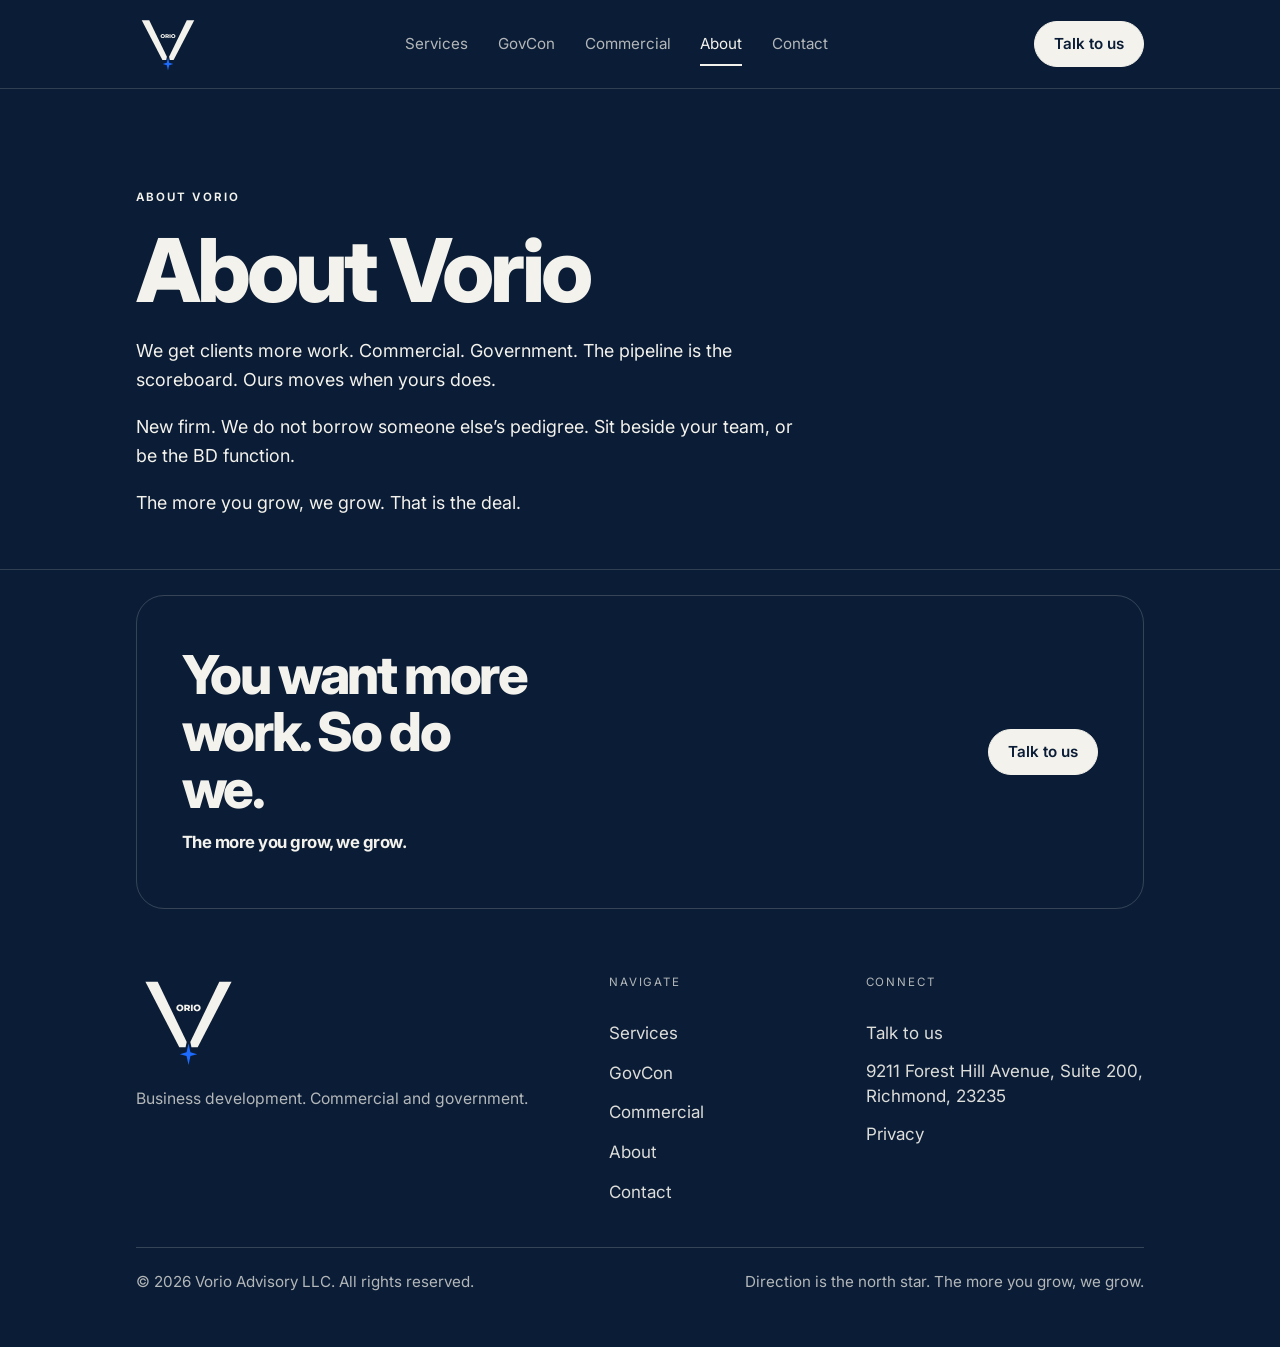
==== commit a526ba16: "Revert "Merge PR 12: Blueprint Home and Platform with CIDK" This reverts commit b1eafe2f63af5d72b22c" ====
--- a/about.html
+++ b/about.html
@@ -30,7 +30,7 @@
     <link rel="icon" href="assets/vorio-mark.svg" type="image/svg+xml" />
     <link rel="preconnect" href="https://fonts.googleapis.com" />
     <link rel="preconnect" href="https://fonts.gstatic.com" crossorigin />
-    <link href="https://fonts.googleapis.com/css2?family=Inter:wght@400;500;600&display=swap" rel="stylesheet" />
+    <link href="https://fonts.googleapis.com/css2?family=Inter:wght@400;500;600;700;800&display=swap" rel="stylesheet" />
     <link rel="stylesheet" href="assets/style.css" />
   </head>
   <body>
@@ -38,13 +38,16 @@
       <div class="wrap nav-inner">
         <a class="brand" href="/" aria-label="Vorio home">
           <img src="assets/vorio-mark.svg" alt="Vorio" />
+          <span>Vorio Advisory</span>
         </a>
         <button class="mobile-toggle" type="button" aria-label="Open menu"><span></span><span></span></button>
         <nav class="navlinks" aria-label="Primary" id="site-nav">
-          <a href="/platform">Platform</a>
           <a href="/services">Services</a>
+          <a href="/govcon">GovCon</a>
+          <a href="/commercial">Commercial</a>
           <a href="/about" aria-current="page">About</a>
-          <a href="/contact" class="nav-talk">Talk to us</a>
+          <a href="/contact">Contact</a>
+          <a class="nav-talk" href="/contact">Talk to us</a>
         </nav>
         <a class="btn btn-nav" href="/contact">Talk to us</a>
       </div>
@@ -64,22 +67,36 @@
 
     <footer class="footer">
       <div class="wrap">
+        <div class="footer-cta">
+          <div class="footer-cta-copy">
+            <h2>You want more work. So do we.</h2>
+            <p class="lockup">The more you grow, we grow.</p>
+          </div>
+          <a class="btn btn-primary" href="/contact">Talk to us</a>
+        </div>
         <div class="footer-grid">
           <div class="footer-brand">
-            <img class="footer-mark" src="assets/vorio-mark.svg" alt="Vorio" />
-            <p>CIDK for the pursuit. Vorio for the work beside it.</p>
+            <img class="footer-mark" src="assets/vorio-mark-on-navy.svg" alt="Vorio" />
+            <p>Business development. Commercial and government.</p>
           </div>
-          <nav class="footer-links" aria-label="Footer">
-            <a href="/platform">Platform</a>
+          <div class="footer-col">
+            <p class="footer-label">Navigate</p>
             <a href="/services">Services</a>
+            <a href="/govcon">GovCon</a>
+            <a href="/commercial">Commercial</a>
             <a href="/about">About</a>
             <a href="/contact">Contact</a>
+          </div>
+          <div class="footer-col">
+            <p class="footer-label">Connect</p>
+            <a href="/contact">Talk to us</a>
+            <p class="footer-address">9211 Forest Hill Avenue, Suite 200, Richmond, 23235</p>
             <a href="/privacy">Privacy</a>
-          </nav>
+          </div>
         </div>
         <div class="footer-bar">
-          <p>© <span data-year>2026</span> Vorio Advisory LLC</p>
-          <p class="footer-address">9211 Forest Hill Avenue, Suite 200, Richmond, VA 23235</p>
+          <p>© <span data-year>2026</span> Vorio Advisory LLC. All rights reserved.</p>
+          <p>Direction is the north star. The more you grow, we grow.</p>
         </div>
       </div>
     </footer>
--- a/assets/style.css
+++ b/assets/style.css
@@ -1,27 +1,26 @@
 :root{
-  --bg:#0B0F1C;
-  --light:#FFFEFA;
-  --ink:#FFFEFA;
-  --ink-strong:#0B0F1C;
-  --muted:#9AA3B2;
-  --muted-strong:#5B6475;
-  --cta:#024FF5;
-  --cta-hover:#013dcc;
+  --bg:#0B1D36;
+  --bg-2:#0B1D36;
+  --ink:#F4F2EC;
+  --muted:#A7B0C2;
   --star:#1E6BFF;
-  --line:#1B2233;
-  --line-btn:#3A4154;
-  --line-light:rgba(11,15,28,.1);
-  --max:1180px;
+  --line:rgba(244,242,236,.16);
+  --panel:transparent;
+  --panel-2:transparent;
+  --navy:#0B1D36;
+  --cream:#F4F2EC;
+  --max:1120px;
   --radius:999px;
-  --pad:clamp(1.25rem,4vw,2rem);
-  --nav-h:72px;
+  --pad:clamp(1.4rem,5.5vw,3.5rem);
+  --nav-h:88px;
+  --section-y:clamp(5.25rem,11vw,8.75rem);
 }
 *{box-sizing:border-box}
 html{
   scroll-behavior:smooth;
   color-scheme:dark;
   overflow-x:hidden;
-  scroll-padding-top:calc(var(--nav-h) + .75rem);
+  scroll-padding-top:var(--nav-h);
   -webkit-text-size-adjust:100%;
 }
 html,body{margin:0;padding:0;max-width:100%}
@@ -29,478 +28,651 @@
   background:var(--bg);
   color:var(--ink);
   font-family:Inter,Helvetica,Arial,sans-serif;
-  font-size:16px;
-  font-weight:400;
-  line-height:1.6;
+  font-size:17px;
+  line-height:1.65;
   min-height:100vh;
   overflow-x:hidden;
-  -webkit-font-smoothing:antialiased;
-  -moz-osx-font-smoothing:grayscale;
 }
 img,svg{max-width:100%;height:auto;display:block}
 a{color:inherit;text-decoration:none}
 button,input,select,textarea{font:inherit;color:inherit}
 h1,h2,h3,p{margin:0}
 h1,h2,h3{
-  font-weight:500;
-  letter-spacing:-.03em;
-  line-height:1.08;
+  letter-spacing:-.045em;
+  line-height:1.06;
+  font-weight:800;
   overflow-wrap:break-word;
-}
-h1{font-size:clamp(2.75rem,5vw,4rem)}
-h2{font-size:clamp(2rem,3.4vw,2.75rem)}
-h3{font-size:1.25rem;letter-spacing:-.02em;line-height:1.25}
+  word-wrap:break-word;
+  max-width:100%;
+}
+h1{font-size:clamp(2.35rem,7.4vw,5.5rem)}
+h2{font-size:clamp(1.7rem,4.4vw,3.35rem)}
+h3{font-size:1.22rem;letter-spacing:-.03em;line-height:1.2}
 .wrap{width:min(100%,var(--max));margin:0 auto;padding:0 var(--pad)}
 .kicker{
-  color:var(--muted);
-  font-size:.75rem;
-  font-weight:500;
-  letter-spacing:.14em;
+  color:var(--ink);
+  font-size:.72rem;
+  font-weight:650;
+  letter-spacing:.18em;
   text-transform:uppercase;
-  margin:0 0 .9rem;
-}
-.lede{color:var(--muted);max-width:38rem;font-size:1.0625rem;line-height:1.6}
+  margin:0 0 1.05rem;
+}
+.accent{color:var(--ink)}
+.lede{color:var(--muted);max-width:36rem;font-size:1.08rem;line-height:1.6}
+.hero-body{color:var(--muted);max-width:38rem;margin:1.25rem 0 0;font-size:1.05rem;line-height:1.65}
+.lockup{color:var(--ink);font-weight:700;letter-spacing:-.03em;margin:1.25rem 0 0;font-size:1.2rem}
+.pov{color:var(--ink);max-width:38rem;font-size:1.12rem;line-height:1.6}
 .muted{color:var(--muted)}
-.muted a{text-decoration:underline;text-underline-offset:3px}
+.muted a{text-decoration:underline;text-underline-offset:2px}
 .muted a:hover,.muted a:focus-visible{color:var(--ink)}
-:focus-visible{outline:2px solid var(--cta);outline-offset:3px}
-
+:focus-visible{outline:2px solid var(--ink);outline-offset:3px}
+
+/* Nav — solid navy, sticky, no blur */
 .nav{
-  position:sticky;
-  top:0;
-  z-index:20;
+  position:sticky;top:0;z-index:20;
   background:var(--bg);
   border-bottom:1px solid var(--line);
 }
 .nav-inner{
-  display:grid;
-  grid-template-columns:1fr auto 1fr;
-  align-items:center;
+  position:relative;
+  display:flex;
+  align-items:center;
+  gap:.75rem 1rem;
   min-height:var(--nav-h);
-  gap:.75rem;
-}
-.brand{justify-self:start;display:flex;align-items:center;min-width:0}
-.brand img{height:46px;width:auto}
+}
+.brand{
+  display:flex;
+  align-items:center;
+  gap:.65rem;
+  flex:0 1 auto;
+  min-width:0;
+}
+.brand img{
+  height:58px;
+  width:auto;
+  max-width:min(72px,22vw);
+  object-fit:contain;
+  border-radius:0;
+}
+.brand span{display:none}
 .navlinks{
   display:flex;
   justify-content:center;
   align-items:center;
-  gap:1.75rem;
+  gap:1.85rem;
+  flex:1 1 auto;
+  min-width:0;
 }
 .navlinks a{
-  color:var(--muted);
-  font-size:14px;
-  font-weight:500;
+  color:var(--ink);
+  font-size:.95rem;
+  opacity:.72;
   min-height:44px;
   display:inline-flex;
   align-items:center;
-}
-.navlinks a:hover,.navlinks a:focus-visible,
-.navlinks a[aria-current="page"]{color:var(--ink)}
-.navlinks a.nav-talk{display:none}
-.btn-nav{justify-self:end}
+  transition:opacity .15s ease;
+}
+.navlinks a:hover,
+.navlinks a:focus-visible{opacity:1}
+.navlinks a[aria-current="page"]{opacity:1;box-shadow:inset 0 -2px 0 var(--ink);color:var(--ink)}
+.navlinks a.nav-talk,.nav-talk{display:none}
 .mobile-toggle{
   display:none;
   width:44px;height:44px;
-  border:1px solid var(--line-btn);
+  min-width:44px;min-height:44px;
+  border:1px solid var(--line);
   border-radius:var(--radius);
-  background:transparent;
+  background:var(--bg);
   cursor:pointer;
   padding:0;
   align-items:center;
   justify-content:center;
   flex-direction:column;
   gap:6px;
-}
+  margin-left:auto;
+}
+.mobile-toggle:hover,.mobile-toggle:focus-visible{border-color:var(--ink)}
 .mobile-toggle span{
-  display:block;width:16px;height:1.5px;background:var(--ink);
+  display:block;width:18px;height:2px;background:var(--ink);
   transition:transform .2s ease;
-}
-.mobile-toggle[aria-expanded="true"] span:first-child{transform:translateY(3.75px) rotate(45deg)}
-.mobile-toggle[aria-expanded="true"] span:last-child{transform:translateY(-3.75px) rotate(-45deg)}
-
+  transform-origin:center;
+}
+.mobile-toggle[aria-expanded="true"] span:first-child{
+  transform:translateY(4px) rotate(45deg);
+}
+.mobile-toggle[aria-expanded="true"] span:last-child{
+  transform:translateY(-4px) rotate(-45deg);
+}
+
+/* Buttons — cream primary, navy type; ghost cream hairline */
 .btn{
   display:inline-flex;
   align-items:center;
   justify-content:center;
+  gap:.4rem;
   border-radius:var(--radius);
-  padding:.7rem 1.15rem;
+  padding:.88rem 1.2rem;
   min-height:44px;
-  font-size:14px;
-  font-weight:500;
+  font-size:.95rem;
+  font-weight:600;
   line-height:1;
   border:1px solid transparent;
   cursor:pointer;
   white-space:nowrap;
+  max-width:100%;
+  transition:background .15s ease,border-color .15s ease,color .15s ease,transform .12s ease;
 }
 .btn-primary,.btn-nav{
-  background:var(--cta);
-  color:var(--light);
-  border-color:var(--cta);
+  background:var(--ink);
+  color:var(--bg);
+  border-color:var(--ink);
 }
 .btn-primary:hover,.btn-primary:focus-visible,
 .btn-nav:hover,.btn-nav:focus-visible{
-  background:var(--cta-hover);
-  border-color:var(--cta-hover);
-  color:var(--light);
-}
+  background:#e8e4d8;
+  border-color:#e8e4d8;
+  color:var(--bg);
+}
+.btn-primary:active,.btn-nav:active{transform:translateY(1px);background:#ddd8c8}
 .btn-ghost{
   background:transparent;
   color:var(--ink);
-  border-color:var(--line-btn);
-}
-.btn-ghost:hover,.btn-ghost:focus-visible{border-color:var(--ink)}
-.actions{display:flex;flex-wrap:wrap;gap:.75rem;margin-top:1.75rem}
-
-.hero{padding:clamp(3.25rem,7vw,5.5rem) 0 clamp(3.5rem,7vw,5.25rem)}
-.hero-copy{max-width:40rem}
-.hero-copy h1{margin:0 0 1.15rem}
-.shot{
+  border-color:rgba(244,242,236,.32);
+}
+.btn-ghost:hover,.btn-ghost:focus-visible{
+  border-color:var(--ink);
+  color:var(--ink);
+  background:rgba(244,242,236,.06);
+}
+.btn-ghost:active{transform:translateY(1px);background:rgba(244,242,236,.1)}
+.btn-nav{flex:0 0 auto}
+.actions{display:flex;flex-wrap:wrap;gap:.8rem;margin-top:2.1rem}
+
+/* Hero */
+.hero{
+  position:relative;
+  isolation:isolate;
+}
+.hero-bg{
+  position:absolute;inset:0;pointer-events:none;z-index:0;overflow:hidden;
+}
+.hero-bg img{
+  width:100%;height:100%;object-fit:cover;object-position:70% 42%;
+  opacity:.95;
+}
+.hero-grid{
+  position:relative;z-index:1;
+  display:grid;
+  grid-template-columns:minmax(0,1.08fr) minmax(0,.92fr);
+  align-items:center;
+  gap:2.4rem 2rem;
+  min-height:calc(100svh - var(--nav-h));
+  padding:clamp(2.8rem,6vw,4.8rem) 0 clamp(4.5rem,9vw,6.5rem);
+}
+.hero-copy,.hero-art{min-width:0}
+.hero-copy h1{margin:0 0 1.3rem}
+.hero-art{
+  position:relative;
+  display:flex;
+  flex-direction:column;
+  justify-content:center;
+  align-items:center;
+  min-height:0;
+}
+.hero-art img{
+  width:min(420px,100%);
+  height:auto;
+  object-fit:contain;
+  filter:none;
+  border-radius:0;
+  background:transparent;
+}
+.art-card{
+  position:absolute;
+  right:0;bottom:6%;
+  width:min(250px,86%);
+  padding:1.15rem 1.15rem 1.2rem;
+  background:var(--bg);
+  border:1px solid var(--line);
+  border-radius:16px;
+  transition:border-color .15s ease;
+}
+.art-card:hover,.art-card:focus-within{border-color:rgba(244,242,236,.36)}
+.art-card strong{
+  display:block;
+  font-size:.78rem;
+  letter-spacing:.08em;
+  margin-bottom:.45rem;
+}
+.art-card p{color:var(--muted);font-size:.86rem;line-height:1.45}
+
+/* Sections — brochure air */
+.section{padding:var(--section-y) 0}
+.section-head{
+  display:grid;
+  grid-template-columns:minmax(0,1.2fr) minmax(0,.8fr);
+  gap:1.6rem 3.2rem;
+  align-items:end;
+  margin-bottom:clamp(2.4rem,5vw,3.6rem);
+}
+.section-head h2{max-width:16ch}
+.section-head p:last-child{color:var(--muted);max-width:28rem;padding-bottom:.15rem}
+.split{
+  display:grid;
+  grid-template-columns:minmax(0,1fr) minmax(0,1fr);
+  gap:0;
+  border-top:1px solid var(--line);
+  border-bottom:1px solid var(--line);
+}
+.split > *{padding:clamp(2.6rem,5vw,3.6rem) 0;min-width:0}
+.split > :first-child{padding-right:clamp(2.4rem,4vw,3.6rem);border-right:1px solid var(--line)}
+.split > :last-child{padding-left:clamp(2.4rem,4vw,3.6rem)}
+.split h3{
+  margin:0 0 1rem;
+  font-size:clamp(1.65rem,3.1vw,2.4rem);
+  letter-spacing:-.04em;
+}
+.split > * > p{color:var(--muted);font-size:1.02rem;line-height:1.65;max-width:36rem}
+.split .text-link{
+  display:inline-block;
+  margin-top:1.6rem;
+  color:var(--ink);
+  min-height:44px;
+  padding:.35rem 0;
+  font-weight:600;
+  letter-spacing:-.02em;
+}
+.split .text-link:hover,.split .text-link:focus-visible{color:var(--ink);text-decoration:underline;text-underline-offset:4px}
+.facts{list-style:none;margin:1.6rem 0 0;padding:0;display:grid;gap:1.15rem}
+.facts li{color:var(--muted);font-size:.98rem;line-height:1.55}
+.facts strong{display:block;color:var(--ink);font-size:.78rem;letter-spacing:.12em;text-transform:uppercase;font-weight:650;margin:0 0 .28rem}
+
+.cards{
+  display:grid;
+  grid-template-columns:repeat(3,minmax(0,1fr));
+  gap:1.15rem;
+}
+.card{
+  background:var(--panel);
+  border:1px solid var(--line);
+  border-radius:22px;
+  padding:1.55rem 1.45rem 1.6rem;
+  min-width:0;
+  transition:border-color .15s ease;
+}
+.card:hover,.card:focus-within{border-color:rgba(244,242,236,.36)}
+.card h3{margin:0 0 .55rem}
+.card p{color:var(--muted);font-size:.98rem}
+.stack{
+  display:grid;
+  grid-template-columns:repeat(3,minmax(0,1fr));
+  gap:1.15rem;
+}
+.bands{
+  display:grid;
+  grid-template-columns:repeat(3,minmax(0,1fr));
   margin:0;
   border:1px solid var(--line);
-  border-radius:16px;
+  border-radius:22px;
   overflow:hidden;
-  background:#111628;
-  box-shadow:0 28px 70px rgba(0,0,0,.38);
-}
-.shot img{width:100%;height:auto}
-.hero-home .shot{margin-top:clamp(2.25rem,5vw,3.5rem)}
-.hero-split{
-  display:grid;
-  grid-template-columns:minmax(0,.92fr) minmax(0,1.08fr);
-  gap:clamp(2rem,4vw,3.75rem);
-  align-items:center;
-}
-.app-link{margin:1.15rem 0 0;font-size:14px;font-weight:500}
-.app-link a{color:var(--muted);text-decoration:underline;text-underline-offset:3px}
-.app-link a:hover,.app-link a:focus-visible{color:var(--ink)}
-
-.surface-light{
-  background:var(--light);
-  color:var(--ink-strong);
-  padding:clamp(4.5rem,8vw,6.75rem) 0;
-}
-.surface-light .kicker{color:var(--muted-strong)}
-.section-intro{max-width:40rem;margin:0 0 clamp(1.75rem,3vw,2.75rem)}
-.section-intro h2{margin:0 0 .85rem}
-.section-intro .dek{color:var(--muted-strong);font-size:1.0625rem;max-width:38rem}
-
-.tiles,.modules{
-  display:grid;
-  grid-template-columns:repeat(3,minmax(0,1fr));
-  gap:1rem;
-}
-.tile,.module{
-  display:flex;
-  flex-direction:column;
+  background:var(--panel);
+}
+.band{padding:1.7rem 1.5rem 1.8rem;border-left:1px solid var(--line);min-width:0;transition:background .15s ease}
+.band:first-child{border-left:0}
+.band:hover,.band:focus-within{background:rgba(244,242,236,.04)}
+.band h3{
+  margin:0 0 .75rem;
+  font-size:.78rem;
+  letter-spacing:.14em;
+  text-transform:uppercase;
+  color:var(--ink);
+  font-weight:650;
+  line-height:1.3;
+}
+.band p{color:var(--muted);font-size:.98rem}
+
+/* Four-stage Stage notch — Qualify → Position → Pursue → Win.
+   Cream-outline blocks on Ink; #1E6BFF star only on the active stage. */
+.stage-figure{
+  margin:0;
+  padding-top:.5rem;
   min-width:0;
-  background:var(--light);
-  border:1px solid var(--line-light);
-  border-radius:16px;
-  padding:.75rem .75rem 1.15rem;
-  color:inherit;
-  height:100%;
-}
-.tile:hover,.tile:focus-visible,
-.module:hover,.module:focus-visible{border-color:rgba(11,15,28,.28)}
-.tile img,.module img{
+  overflow:visible;
+}
+.stage-svg{
   width:100%;
-  aspect-ratio:3/2;
-  object-fit:cover;
-  border-radius:10px;
-  border:1px solid var(--line-light);
-  background:#eef0f4;
-  margin-bottom:.95rem;
-}
-.tile-panel{
-  aspect-ratio:3/2;
-  border-radius:10px;
-  background:var(--bg);
-  color:var(--light);
-  display:flex;
-  flex-direction:column;
-  justify-content:flex-end;
-  padding:1.15rem 1.15rem 1.25rem;
-  margin-bottom:.95rem;
-}
-.tile-panel p{color:var(--muted);font-size:.95rem}
-.tile-panel p + p{margin-top:.35rem;color:var(--light)}
-.idx{
-  color:var(--muted-strong);
-  font-size:.75rem;
-  font-weight:500;
-  letter-spacing:.12em;
-  margin:0 0 .35rem;
-}
-.tile h3,.module h3{margin:0 0 .4rem}
-.tile p,.module p{color:var(--muted-strong);font-size:.95rem}
-.tile-go{
-  display:inline-block;
-  margin-top:auto;
-  padding-top:.9rem;
-  color:var(--cta);
-  font-size:14px;
-  font-weight:500;
-}
-
-.claims{
-  display:grid;
-  grid-template-columns:repeat(3,minmax(0,1fr));
-  gap:1.5rem 2rem;
-}
-.claims-block{
-  margin-top:clamp(3.25rem,6vw,4.75rem);
-  padding-top:clamp(2.5rem,5vw,3.75rem);
-  border-top:1px solid var(--line-light);
-}
-.claim h3{margin:0 0 .65rem;font-size:1.35rem}
-.claim p{color:var(--muted-strong);max-width:28rem}
-
-.stepper-block{margin-top:clamp(3.5rem,7vw,5.5rem)}
-.stepper{margin:0}
-.stepper-scroll{
-  overflow-x:auto;
-  border:1px solid var(--line-light);
-  border-radius:16px;
-  background:#f4f6fa;
-}
-.stepper img{width:100%;min-width:880px;height:auto}
-.legend{
+  height:auto;
+  margin:0;
+  background:transparent;
+}
+.stage-rail{
+  display:none;
   list-style:none;
-  display:grid;
-  grid-template-columns:repeat(5,minmax(0,1fr));
-  gap:.75rem;
-  margin:1rem 0 0;
+  margin:0;
   padding:0;
 }
-.legend li{
-  color:var(--ink-strong);
-  font-size:.95rem;
-  font-weight:500;
-}
-.legend span{
-  display:block;
-  color:var(--muted-strong);
-  font-size:.75rem;
-  letter-spacing:.12em;
-  font-weight:500;
-  margin-bottom:.2rem;
-}
-
-.partner{
-  margin-top:clamp(3.25rem,6vw,4.75rem);
-  padding-top:clamp(2.5rem,5vw,3.75rem);
-  border-top:1px solid var(--line-light);
-}
-.partner-inner{
-  display:grid;
-  grid-template-columns:minmax(0,1.1fr) minmax(0,.9fr);
-  gap:2rem 3rem;
-  align-items:end;
-}
-.partner p{color:var(--muted-strong);max-width:34rem}
-.surface-light .btn-ghost{color:var(--ink-strong);border-color:var(--line-btn)}
-.surface-light .btn-ghost:hover,.surface-light .btn-ghost:focus-visible{
-  border-color:var(--ink-strong);
-  background:rgba(11,15,28,.04);
-}
-
-.close{
-  background:var(--bg);
-  color:var(--ink);
-  padding:clamp(4.75rem,9vw,7.25rem) 0;
-  border-top:1px solid var(--line);
-}
-.close-inner{max-width:40rem}
-.close h2{margin:0 0 .9rem}
-.close .lede{margin-bottom:0}
-
-.page-hero{padding:clamp(3.2rem,7vw,5.5rem) 0 clamp(1.5rem,3vw,2.25rem)}
-.page-hero h1{max-width:18ch;margin:0 0 1.1rem}
-.page-hero .lede,.page-hero .pov{max-width:40rem}
-.pov{color:var(--ink);font-size:1.0625rem;line-height:1.6}
-.pov + .pov{margin-top:1rem}
-.page-hero .actions{margin-top:1.6rem}
-.section{padding:clamp(3rem,6vw,4.75rem) 0}
-.section-head{
-  display:grid;
-  grid-template-columns:minmax(0,1.15fr) minmax(0,.85fr);
-  gap:1.25rem 2.5rem;
-  align-items:end;
-  margin-bottom:clamp(1.75rem,3vw,2.5rem);
-}
-.section-head p:last-child{color:var(--muted)}
-.cards,.stack{display:grid;grid-template-columns:repeat(3,minmax(0,1fr));gap:1rem}
-.card{
-  border:1px solid var(--line);
-  border-radius:16px;
-  padding:1.25rem 1.2rem 1.35rem;
-  min-width:0;
-}
-.card h3{margin:0 0 .45rem}
-.card p{color:var(--muted);font-size:.98rem}
-.bands{
-  display:grid;
-  grid-template-columns:repeat(3,minmax(0,1fr));
-  border:1px solid var(--line);
-  border-radius:16px;
-  overflow:hidden;
-}
-.band{padding:1.35rem 1.25rem;border-left:1px solid var(--line);min-width:0}
-.band:first-child{border-left:0}
-.band h3{
-  margin:0 0 .65rem;
-  font-size:.75rem;
-  letter-spacing:.12em;
-  text-transform:uppercase;
-  font-weight:500;
-}
-.band p{color:var(--muted)}
-.motion-map{color:var(--muted);margin:0 0 1.5rem;max-width:40rem}
-.services-motion{
-  display:grid;
-  grid-template-columns:minmax(0,1.15fr) minmax(0,.85fr);
-  gap:clamp(1.5rem,3vw,2.75rem);
-  align-items:center;
-}
-.stage-figure{margin:0}
-.stage-svg{width:100%;height:auto;background:transparent}
-.stage-rail{display:none;list-style:none;margin:0;padding:0}
 .stage-card{
   display:block;
   position:relative;
-  border:1px solid var(--line-btn);
+  border:2px solid var(--ink);
   border-radius:12px;
-  padding:1.1rem 1rem 1.45rem;
-}
-.stage-card .num{display:block;color:var(--muted);font-size:.75rem;letter-spacing:.14em;margin:0 0 .35rem}
-.stage-card .label{display:block;font-size:1.2rem;font-weight:500}
-.stage-star{position:absolute;left:50%;bottom:8px;width:12px;height:12px;transform:translateX(-50%);color:var(--star)}
+  padding:1.25rem 1.15rem 1.75rem;
+  min-height:7.2rem;
+}
+.stage-card .num{
+  display:block;
+  color:var(--muted);
+  font-size:.78rem;
+  font-weight:600;
+  letter-spacing:.16em;
+  margin:0 0 .5rem;
+}
+.stage-card .label{
+  display:block;
+  color:var(--ink);
+  font-size:1.3rem;
+  font-weight:800;
+  letter-spacing:-.03em;
+}
+.stage-star{
+  position:absolute;
+  left:50%;
+  bottom:8px;
+  width:14px;
+  height:14px;
+  transform:translateX(-50%);
+  color:var(--star);
+}
 .stage-star svg{width:100%;height:100%}
-.cycle-list{display:grid}
-.cycle-item{display:grid;grid-template-columns:7.5rem minmax(0,1fr);gap:1rem;padding:1.15rem 0;border-top:1px solid var(--line)}
+
+.services-motion{
+  display:grid;
+  grid-template-columns:minmax(0,1.2fr) minmax(0,.8fr);
+  gap:clamp(2rem,4.5vw,3.6rem);
+  align-items:center;
+}
+.services-motion > *{min-width:0}
+.services-motion .stage-figure{padding-top:0}
+.services-motion .stage-svg{max-width:880px}
+
+.cycle-list{display:grid;gap:0;margin-top:0}
+.cycle-item{
+  display:grid;
+  grid-template-columns:8.2rem minmax(0,1fr);
+  gap:1.1rem;
+  padding:1.7rem 0;
+  border-top:1px solid var(--line);
+}
 .cycle-item:last-child{border-bottom:1px solid var(--line)}
-.cycle-item .num{color:var(--muted);font-size:.75rem;font-weight:500;letter-spacing:.12em;text-transform:uppercase;margin:0}
-.cycle-item p:last-child{color:var(--ink)}
+.cycle-item .num{
+  color:var(--ink);
+  font-size:.78rem;
+  font-weight:650;
+  letter-spacing:.14em;
+  text-transform:uppercase;
+  padding-top:.2rem;
+}
+.cycle-item h3{margin:0 0 .35rem}
+.cycle-item p{color:var(--muted);font-size:1.02rem;line-height:1.6}
+
+.who-inner{
+  max-width:36rem;
+  padding:clamp(1rem,3vw,2rem) 0;
+}
+.who .kicker{margin-bottom:1.2rem}
+.who h2{max-width:14ch;margin:0 0 1.4rem}
+.who .lede{max-width:32rem}
+
+/* Inner page hero */
+.page-hero{
+  padding:clamp(3.2rem,8vw,6.2rem) 0 clamp(2.2rem,4vw,3.2rem);
+  background:transparent;
+}
+.page-hero h1{max-width:min(16ch,100%);margin:0 0 1.25rem}
+.page-hero .lede{max-width:40rem}
+.page-hero .pov{margin-top:.15rem;max-width:42rem}
+.pov + .pov{margin-top:1.15rem}
+.motion-map{color:var(--muted);margin:-.2rem 0 2.6rem;max-width:40rem}
+.page-hero .actions{margin-top:1.9rem}
 .next-step{max-width:40rem}
-.next-step strong{display:block;margin:0 0 .3rem;font-weight:500}
-
-.form-grid{display:grid;grid-template-columns:minmax(0,1fr) minmax(0,1fr);gap:1rem 1.15rem;margin-top:1.75rem;max-width:40rem}
+.next-step strong{display:block;margin:0 0 .35rem}
+
+/* Form */
+.form-grid{
+  display:grid;
+  grid-template-columns:minmax(0,1fr) minmax(0,1fr);
+  gap:1.15rem 1.25rem;
+  margin-top:2.1rem;
+  max-width:40rem;
+}
 .field{display:flex;flex-direction:column;gap:.4rem;min-width:0}
 .field.full,.form-actions.full{grid-column:1/-1}
-.field span{font-size:.875rem;color:var(--muted)}
+.field span{font-size:.86rem;color:var(--muted)}
 .field input,.field select,.field textarea{
   width:100%;
+  max-width:100%;
   background:var(--bg);
   border:1px solid var(--line);
-  border-radius:12px;
-  padding:.8rem .9rem;
+  border-radius:14px;
+  padding:.85rem .95rem;
   min-height:44px;
   outline:none;
   color:var(--ink);
+  transition:border-color .15s ease;
 }
 .field textarea{min-height:9rem;resize:vertical}
 .field textarea.short{min-height:5.2rem}
-.field input:focus,.field select:focus,.field textarea:focus{border-color:var(--cta)}
-.form-micro{color:var(--muted);font-size:.8rem;line-height:1.45}
-.form-status{margin:.75rem 0 0;color:var(--ink)}
+.field input:hover,.field select:hover,.field textarea:hover{border-color:rgba(244,242,236,.36)}
+.field input:focus,.field select:focus,.field textarea:focus,
+.field input:focus-visible,.field select:focus-visible,.field textarea:focus-visible{
+  border-color:var(--ink);
+  outline:2px solid var(--ink);
+  outline-offset:2px;
+}
+.form-micro{color:var(--muted);font-size:.82rem;line-height:1.45;margin:.2rem 0 0}
+.form-status{margin:.85rem 0 0;color:var(--ink);font-size:.95rem}
+.form-actions{margin-top:.4rem}
 .direct{display:none}
 
+/* Footer: navy field, cream type, reverse cream lockup */
 .footer{
-  background:var(--bg);
-  color:var(--ink);
-  border-top:1px solid var(--line);
-  padding:clamp(2.25rem,5vw,3.25rem) 0 1.5rem;
-}
+  padding:1.6rem 0 1.8rem;
+  background:var(--navy);
+  color:var(--cream);
+  border-top:1px solid rgba(244,242,236,.16);
+}
+.footer-cta{
+  display:flex;
+  justify-content:space-between;
+  align-items:center;
+  gap:2rem;
+  padding:clamp(2.4rem,5vw,3.2rem) clamp(1.8rem,4vw,2.8rem);
+  border:1px solid rgba(244,242,236,.18);
+  border-radius:28px;
+  background:transparent;
+  margin-bottom:clamp(2.8rem,6vw,4rem);
+}
+.footer-cta-copy{max-width:22rem;min-width:0}
+.footer-cta-copy h2{max-width:none;color:var(--cream)}
+.footer-cta .lockup{margin-top:.7rem;font-size:1.05rem;color:var(--cream)}
+.footer .btn-primary{
+  background:var(--cream);
+  color:var(--navy);
+  border-color:var(--cream);
+}
+.footer .btn-primary:hover,.footer .btn-primary:focus-visible{
+  background:#e8e4d8;
+  border-color:#e8e4d8;
+  color:var(--navy);
+}
+.footer .btn-primary:active{transform:translateY(1px);background:#ddd8c8}
 .footer-grid{
   display:grid;
-  grid-template-columns:minmax(0,1.4fr) minmax(0,1fr);
+  grid-template-columns:minmax(0,1.4fr) minmax(0,.7fr) minmax(0,.9fr);
   gap:2rem 2.5rem;
-  align-items:start;
-  padding-bottom:1.75rem;
-}
-.footer-mark{height:72px;width:auto;margin:0 0 .85rem}
-.footer-brand p{color:var(--muted);max-width:22rem}
-.footer-links{display:flex;flex-wrap:wrap;gap:.35rem 1.25rem;align-items:center;justify-content:flex-end;align-self:end}
-.footer-links a{
-  color:var(--ink);
-  font-size:14px;
-  font-weight:500;
-  min-height:44px;
-  display:inline-flex;
-  align-items:center;
-}
-.footer-links a:hover,.footer-links a:focus-visible{color:var(--muted)}
+  padding-bottom:2.6rem;
+}
+.footer-mark{height:96px;width:auto;max-width:min(120px,100%);object-fit:contain;margin:0 0 1.1rem}
+.footer-brand{min-width:0}
+.footer-brand p{color:rgba(244,242,236,.72);max-width:26rem;font-size:.98rem}
+.footer-label{
+  color:rgba(244,242,236,.72);
+  font-size:.72rem;
+  letter-spacing:.16em;
+  text-transform:uppercase;
+  margin:0 0 1rem;
+}
+.footer-col{display:flex;flex-direction:column;gap:.72rem;min-width:0}
+.footer-col a{
+  color:var(--cream);
+  opacity:.9;
+  width:fit-content;
+}
+.footer-col a:hover,.footer-col a:focus-visible{color:var(--cream);opacity:1;text-decoration:underline;text-underline-offset:3px}
+.footer-address{margin:0;color:var(--cream);opacity:.9;line-height:1.45;overflow-wrap:break-word}
 .footer-bar{
   display:flex;
   justify-content:space-between;
   gap:1rem;
-  padding-top:1.15rem;
-  border-top:1px solid var(--line);
-  color:var(--muted);
-  font-size:.875rem;
-}
-.footer-address{margin:0}
-
-.reveal{opacity:0;transform:translateY(14px);transition:opacity .6s ease,transform .6s ease}
+  padding:1.3rem 0 1.5rem;
+  border-top:1px solid rgba(244,242,236,.18);
+  color:rgba(244,242,236,.72);
+  font-size:.95rem;
+}
+
+.reveal{opacity:0;transform:translateY(18px);transition:opacity .7s ease,transform .7s ease}
 .reveal.in{opacity:1;transform:none}
 
 @media (prefers-reduced-motion:reduce){
   html{scroll-behavior:auto}
-  .reveal,.mobile-toggle span{transition:none}
+  .btn,.card,.band,.art-card,.navlinks a,.field input,.field select,.field textarea,.reveal{
+    transition:none;
+  }
+  .btn:active,.btn-primary:active,.btn-nav:active,.btn-ghost:active{transform:none}
   .reveal{opacity:1;transform:none}
 }
 
 @media (max-width:1024px){
-  .tiles,.modules,.cards,.stack{grid-template-columns:repeat(2,minmax(0,1fr))}
-  .services-motion{grid-template-columns:1fr}
+  .navlinks{gap:1.15rem}
+  .hero-grid{min-height:0}
+  .services-motion{
+    grid-template-columns:1fr;
+    gap:2.4rem;
+    align-items:stretch;
+  }
 }
 
 @media (max-width:900px){
-  .nav-inner{display:flex;flex-wrap:nowrap}
-  .mobile-toggle{display:flex;margin-left:auto}
-  .btn-nav{margin-left:.75rem}
+  :root{--nav-h:76px}
+  .nav{background:var(--bg)}
+  .nav-inner{min-height:var(--nav-h);flex-wrap:nowrap;gap:.75rem}
   .navlinks{
     display:none;
     position:fixed;
     top:var(--nav-h);
-    left:0;right:0;bottom:0;
+    left:0;
+    right:0;
+    bottom:0;
     z-index:25;
+    width:100%;
+    height:calc(100svh - var(--nav-h));
+    margin:0;
+    flex:none;
+    order:0;
     flex-direction:column;
-    align-items:flex-start;
+    align-items:stretch;
     justify-content:flex-start;
+    padding:1.5rem var(--pad) 2rem;
     gap:0;
-    padding:1.25rem var(--pad) 2rem;
     background:var(--bg);
     overflow-y:auto;
-  }
+    -webkit-overflow-scrolling:touch;
+  }
+  body.nav-open{overflow:hidden}
   .navlinks.open{display:flex}
-  body.nav-open{overflow:hidden}
-  .navlinks a{font-size:16px;color:var(--ink);min-height:48px}
+  .navlinks a{
+    min-height:44px;
+    display:flex;
+    align-items:center;
+    padding:.35rem 0;
+    box-shadow:none;
+    color:var(--ink);
+    opacity:1;
+  }
+  .navlinks a[aria-current="page"]{box-shadow:inset 3px 0 0 var(--ink);padding-left:.7rem}
   .navlinks a.nav-talk{
     display:inline-flex;
-    margin-top:.75rem;
-    background:var(--cta);
-    color:var(--light);
+    align-items:center;
+    justify-content:center;
+    margin-top:.65rem;
+    min-height:44px;
+    padding:.88rem 1.2rem;
+    border:1px solid var(--ink);
     border-radius:var(--radius);
-    padding:.7rem 1.15rem;
-  }
-  .hero-split,.section-head,.claims,.partner-inner,.footer-grid,.footer-bar,.form-grid,.bands{
+    font-weight:600;
+    opacity:1;
+    width:fit-content;
+    background:var(--ink);
+    color:var(--bg);
+    box-shadow:none;
+  }
+  .navlinks a.nav-talk:hover,.navlinks a.nav-talk:focus-visible{
+    background:#e8e4d8;
+    border-color:#e8e4d8;
+    color:var(--bg);
+  }
+  .mobile-toggle{display:flex;margin-left:auto;z-index:26}
+  .btn-nav{margin-left:1.5rem}
+  .hero-grid,.section-head,.split,.stack,.bands,.form-grid,.footer-grid,.footer-bar{
     grid-template-columns:1fr;
   }
-  .footer-links{justify-content:flex-start;align-self:start}
+  .cards{grid-template-columns:minmax(0,1fr) minmax(0,1fr)}
+  .hero-grid{min-height:0;padding:2.2rem 0 3.6rem}
+  .split > :first-child{padding-right:0;padding-bottom:2.2rem;border-right:0;border-bottom:1px solid var(--line)}
+  .split > :last-child{padding-left:0;padding-top:2.2rem}
+  .footer-cta{align-items:flex-start;flex-direction:column;padding:1.8rem}
+  .footer-cta-copy{max-width:none}
+  .art-card{position:relative;right:auto;bottom:auto;margin-top:1.4rem;width:min(280px,100%)}
   .band{border-left:0;border-top:1px solid var(--line)}
   .band:first-child{border-top:0}
-  .legend{grid-template-columns:1fr 1fr;gap:.85rem 1rem}
+  .cycle-item{grid-template-columns:7.2rem minmax(0,1fr)}
   .stage-svg{display:none}
-  .stage-rail{display:grid;gap:.7rem}
+  .stage-rail{
+    display:grid;
+    grid-template-columns:1fr;
+    gap:.75rem;
+  }
+  .footer-col a{
+    min-height:44px;
+    display:inline-flex;
+    align-items:center;
+  }
+}
+
+@media (max-width:768px){
+  .navlinks{gap:0}
+  .hero-grid{gap:1.6rem;padding:2rem 0 3.2rem}
+  .footer-mark{height:80px}
 }
 
 @media (max-width:640px){
-  .btn-nav{display:none}
-  .tiles,.modules,.cards,.stack,.legend{grid-template-columns:1fr}
-  .brand img{height:40px}
-  .footer-mark{height:60px}
-  .cycle-item{grid-template-columns:1fr;gap:.25rem}
-  .field input,.field select,.field textarea{font-size:16px}
-}
+  body{font-size:16px}
+  .btn-nav{display:none;margin-left:0}
+  .nav-inner{flex-wrap:nowrap}
+  .cards,.stack,.bands{grid-template-columns:1fr}
+  .cycle-item{grid-template-columns:minmax(0,1fr);gap:.4rem;padding:1.5rem 0}
+  .footer-mark{height:72px}
+  .footer-bar{font-size:1rem;flex-direction:column}
+  .footer-col a{font-size:1rem}
+  .brand img{height:48px;max-width:min(64px,28vw)}
+  .hero-art img{width:min(280px,100%)}
+  .form-grid{grid-template-columns:1fr}
+  .field input,.field select{font-size:16px}
+  .stage-card{min-height:6.4rem;padding:1.1rem 1.05rem 1.6rem}
+}
+
+@media (max-width:390px){
+  :root{--pad:1.2rem}
+  .hero-copy h1{font-size:clamp(1.95rem,11vw,2.5rem)}
+  .actions{gap:.65rem}
+}
